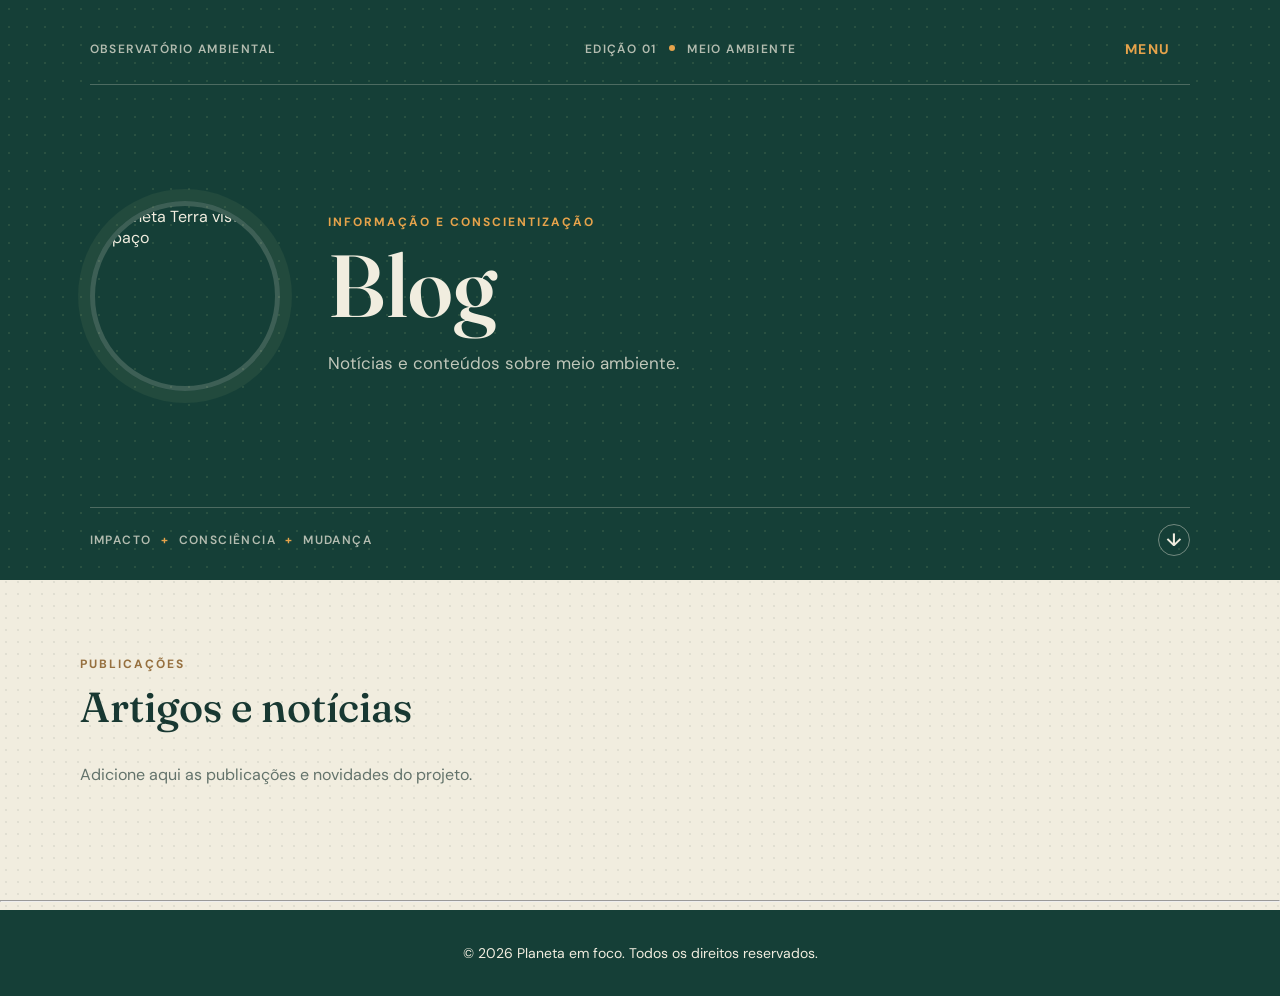
==== html/blog.html @ 90a7997f "Atualiza site Planeta em Foco" ====
<!DOCTYPE html>
<html lang="pt-BR">
<head>
	<meta charset="UTF-8">
	<meta name="viewport" content="width=device-width, initial-scale=1.0">
	<link rel="preconnect" href="https://fonts.googleapis.com">
	<link rel="preconnect" href="https://fonts.gstatic.com" crossorigin>
	<link href="https://fonts.googleapis.com/css2?family=DM+Sans:wght@400;500;600;700&family=Fraunces:opsz,wght@9..144,500;9..144,600;9..144,700&display=swap" rel="stylesheet">
	<link rel="stylesheet" href="../css/style.css">
	<title>Blog | Planeta em foco</title>
</head>
<body>
	<div class="capa">
		<div class="linha-superior">
			<span>Observatório ambiental</span>
			<span>Edição 01 <i></i> Meio ambiente</span>
			<nav class="navegacao" aria-label="Navegação principal">
				<details class="menu">
					<summary class="link-menu botao-menu">Menu</summary>
					<div class="opcoes-menu">
						<a class="link-menu" href="home.html">Início</a>
						<a class="link-menu" href="sobre-nos.html">Sobre nós</a>
						<a class="link-menu" href="projetos.html">Contato</a>
						<a class="link-menu" href="feitos.html">Feitos</a>
						<a class="link-menu" href="blog.html">Blog</a>
						<a class="link-menu" href="comoajudar.html">Como ajudar</a>
						<a class="link-menu" href="voluntario.html">Voluntarie-se</a>
						<a class="link-menu" href="campanhas.html">Campanhas</a>
						<a class="link-menu" href="galeria.html">Galeria</a>
						<a class="link-menu" href="contatos.html">Contatos</a>
					</div>
				</details>
			</nav>
		</div>
		<div class="destaque">
			<img class="imagem-planeta" src="https://images.unsplash.com/photo-1614730321146-b6fa6a46bcb4?auto=format&fit=crop&w=400&q=85" alt="Planeta Terra visto do espaço">
			<div class="texto-destaque">
				<p class="subtitulo">Informação e conscientização</p>
				<h1>Blog</h1>
				<p class="descricao">Notícias e conteúdos sobre meio ambiente.</p>
			</div>
		</div>
		<div class="linha-inferior">
			<span>IMPACTO <b>+</b> CONSCIÊNCIA <b>+</b> MUDANÇA</span>
			<span class="seta-rolagem">↓</span>
		</div>
	</div>
	<main>
		<section class="temas" aria-label="Blog">
			<div class="titulo-secao">
				<p class="subtitulo">Publicações</p>
				<h2>Artigos e notícias</h2>
			</div>
			<p class="texto-secao">Adicione aqui as publicações e novidades do projeto.</p>
		</section>
	</main>
	<hr>
	<footer>
		<p>&copy; 2026 Planeta em foco. Todos os direitos reservados.</p>
	</footer>
</body>
</html>
---- css/style.css ----
:root {
    color-scheme: light;
    --paper: #f1eddf;
    --ink: #183832;
    --forest: #153f37;
    --leaf: #bfd48c;
    --sun: #e6a34b;
    --muted: #63736b;
}

* {
    box-sizing: border-box;
}

body {
    min-width: 320px;
    margin: 0;
    color: var(--ink);
    background-color: var(--paper);
    background-image: radial-gradient(rgba(42, 66, 51, 0.09) 0.7px, transparent 0.8px);
    background-size: 12px 12px;
    font-family: 'DM Sans', sans-serif;
}

.capa {
    min-height: 580px;
    padding: 30px max(7vw, 32px) 24px;
    display: flex;
    flex-direction: column;
    justify-content: space-between;
    color: var(--paper);
    background-color: var(--forest);
    background-image: radial-gradient(rgba(191, 212, 140, 0.12) 0.8px, transparent 1px);
    background-size: 18px 18px;
}

.linha-superior,
.linha-inferior {
    display: flex;
    justify-content: space-between;
    align-items: center;
    gap: 16px;
    color: rgba(241, 237, 223, 0.72);
    font-size: 12px;
    font-weight: 600;
    letter-spacing: 1.4px;
    text-transform: uppercase;
}

.linha-superior {
    padding-bottom: 16px;
    border-bottom: 1px solid rgba(241, 237, 223, 0.25);
}

.navegacao {
    display: flex;
    align-items: center;
}

.menu {
    position: relative;
}

.botao-menu {
    list-style: none;
}

.botao-menu::-webkit-details-marker {
    display: none;
}

.opcoes-menu {
    position: absolute;
    top: 100%;
    right: 0;
    z-index: 5;
    display: none;
    min-width: 190px;
    padding: 8px;
    flex-direction: column;
    background: var(--forest);
    border: 1px solid rgba(241, 237, 223, 0.25);
    box-shadow: 0 12px 28px rgba(0, 0, 0, 0.2);
}

.menu:hover .opcoes-menu,
.menu:focus-within .opcoes-menu,
.menu[open] .opcoes-menu {
    display: flex;
}

.opcoes-menu .link-menu {
    display: block;
    padding: 10px 12px;
    text-align: left;
}

.opcoes-menu .link-menu:hover,
.opcoes-menu .link-menu:focus-visible {
    background: rgba(241, 237, 223, 0.12);
}

.linha-superior i {
    display: inline-block;
    width: 6px;
    height: 6px;
    margin: 0 8px 2px;
    border-radius: 50%;
    background: var(--sun);
}

.destaque {
    width: min(100%, 1120px);
    margin: 40px auto;
    display: grid;
    grid-template-columns: 190px minmax(0, 1fr);
    align-items: center;
    gap: 48px;
}

.imagem-planeta {
    width: 190px;
    aspect-ratio: 1;
    border: 5px solid rgba(241, 237, 223, 0.18);
    border-radius: 50%;
    object-fit: cover;
    box-shadow: 0 0 0 12px rgba(191, 212, 140, 0.07);
}

.subtitulo {
    margin: 0 0 12px;
    color: var(--sun);
    font-size: 12px;
    font-weight: 700;
    letter-spacing: 2px;
    text-transform: uppercase;
}

.texto-destaque h1 {
    margin: 0;
    font-family: 'Fraunces', Georgia, serif;
    font-size: 88px;
    font-weight: 600;
    line-height: 0.98;
}

.texto-destaque h1 span {
    color: var(--leaf);
}

.descricao {
    max-width: 530px;
    margin: 20px 0 0;
    color: rgba(241, 237, 223, 0.78);
    font-size: 17px;
    line-height: 1.7;
}

.linha-inferior {
    padding-top: 16px;
    border-top: 1px solid rgba(241, 237, 223, 0.25);
}

.linha-inferior b {
    padding: 0 5px;
    color: var(--sun);
}

.seta-rolagem {
    display: grid;
    width: 32px;
    aspect-ratio: 1;
    place-items: center;
    border: 1px solid rgba(241, 237, 223, 0.42);
    border-radius: 50%;
    color: var(--paper);
    font-size: 18px;
}

.temas {
    width: min(100% - 64px, 1120px);
    margin: 0 auto;
    padding: 76px 0 88px;
}

.titulo-secao {
    max-width: 620px;
    margin-bottom: 30px;
}

.titulo-secao .subtitulo {
    color: #96703f;
}

.titulo-secao h2 {
    margin: 0;
    font-family: 'Fraunces', Georgia, serif;
    font-size: 42px;
    font-weight: 500;
    line-height: 1.12;
}

.texto-secao {
    max-width: 620px;
    color: var(--muted);
    font-size: 16px;
    line-height: 1.7;
}

.grade-imagens {
    display: grid;
    grid-template-columns: repeat(2, minmax(0, 1fr));
    gap: 22px;
}

.cartao-imagem {
    position: relative;
    min-width: 0;
    aspect-ratio: 1.22;
    margin: 0;
    overflow: hidden;
    border-radius: 28px 0;
    background: #d5d2c3;
    isolation: isolate;
}

.imagem-secundaria {
    border-radius: 0 28px;
}

.cartao-imagem img {
    display: block;
    width: 100%;
    height: 100%;
    object-fit: cover;
    transition: transform 350ms ease, filter 350ms ease;
}

.cartao-imagem figcaption {
    position: absolute;
    inset: 0;
    display: flex;
    flex-direction: column;
    justify-content: flex-end;
    gap: 10px;
    padding: 30px;
    color: #fff;
    background: linear-gradient(180deg, transparent 15%, rgba(13, 38, 32, 0.9) 100%);
    opacity: 0;
    transform: translateY(12px);
    transition: opacity 250ms ease, transform 250ms ease;
}

.cartao-imagem figcaption span:first-child {
    color: var(--leaf);
    font-size: 11px;
    font-weight: 700;
    letter-spacing: 1.5px;
}

.cartao-imagem figcaption strong {
    font-family: 'Fraunces', Georgia, serif;
    font-size: 30px;
    font-weight: 500;
    line-height: 1.1;
}

.cartao-imagem figcaption span:last-child {
    max-width: 440px;
    font-size: 15px;
    line-height: 1.55;
}

.cartao-imagem:hover img,
.cartao-imagem:focus img {
    transform: scale(1.045);
    filter: brightness(0.72);
}

.cartao-imagem:hover figcaption,
.cartao-imagem:focus figcaption {
    opacity: 1;
    transform: translateY(0);
}

.cartao-imagem:focus-visible {
    outline: 3px solid var(--sun);
    outline-offset: 4px;
}

@media (max-width: 760px) {
    .capa {
        min-height: 520px;
        padding: 24px;
    }

    .destaque {
        grid-template-columns: 120px minmax(0, 1fr);
        gap: 28px;
    }

    .imagem-planeta {
        width: 120px;
    }

    .texto-destaque h1 {
        font-size: 58px;
    }

    .descricao {
        font-size: 15px;
    }

    .temas {
        width: min(100% - 40px, 560px);
        padding: 56px 0;
    }

    .grade-imagens {
        grid-template-columns: 1fr;
    }
}

@media (max-width: 480px) {
    .linha-superior,
    .linha-inferior {
        font-size: 9px;
        letter-spacing: 0.8px;
    }

    .linha-superior {
        align-items: flex-start;
    }

    .linha-superior span:last-child {
        text-align: right;
    }

    .destaque {
        grid-template-columns: 1fr;
        justify-items: start;
        gap: 22px;
    }

    .imagem-planeta {
        width: 96px;
    }

    .texto-destaque h1 {
        font-size: 52px;
    }

    .titulo-secao h2 {
        font-size: 34px;
    }

    .cartao-imagem figcaption {
        padding: 22px;
    }

    .cartao-imagem figcaption strong {
        font-size: 26px;
    }
}

@media (hover: none) {
    .cartao-imagem figcaption {
        opacity: 1;
        transform: none;
    }

    .cartao-imagem img {
        filter: brightness(0.78);
    }
}

@media (prefers-reduced-motion: reduce) {
    *,
    *::before,
    *::after {
        scroll-behavior: auto !important;
        transition-duration: 0.01ms !important;
    }
}

footer{
    text-align: center;
    padding: 20px 0;
    background-color: var(--forest);
    color: var(--paper);
    font-size: 14px;
}

.link-menu {
    background-color: transparent;
    color: var(--sun);
    border: none;
    padding: 10px 20px;
    font-size: 14px;
    font-weight: bold;
    cursor: pointer;
    border-radius: 4px;
    text-decoration: none;
    transition: background-color 0.3s ease;
}

.imagem-projeto-um {
    width: 500px;
    height: auto;
    border-radius: 8px;
    margin-bottom: 10px;
}
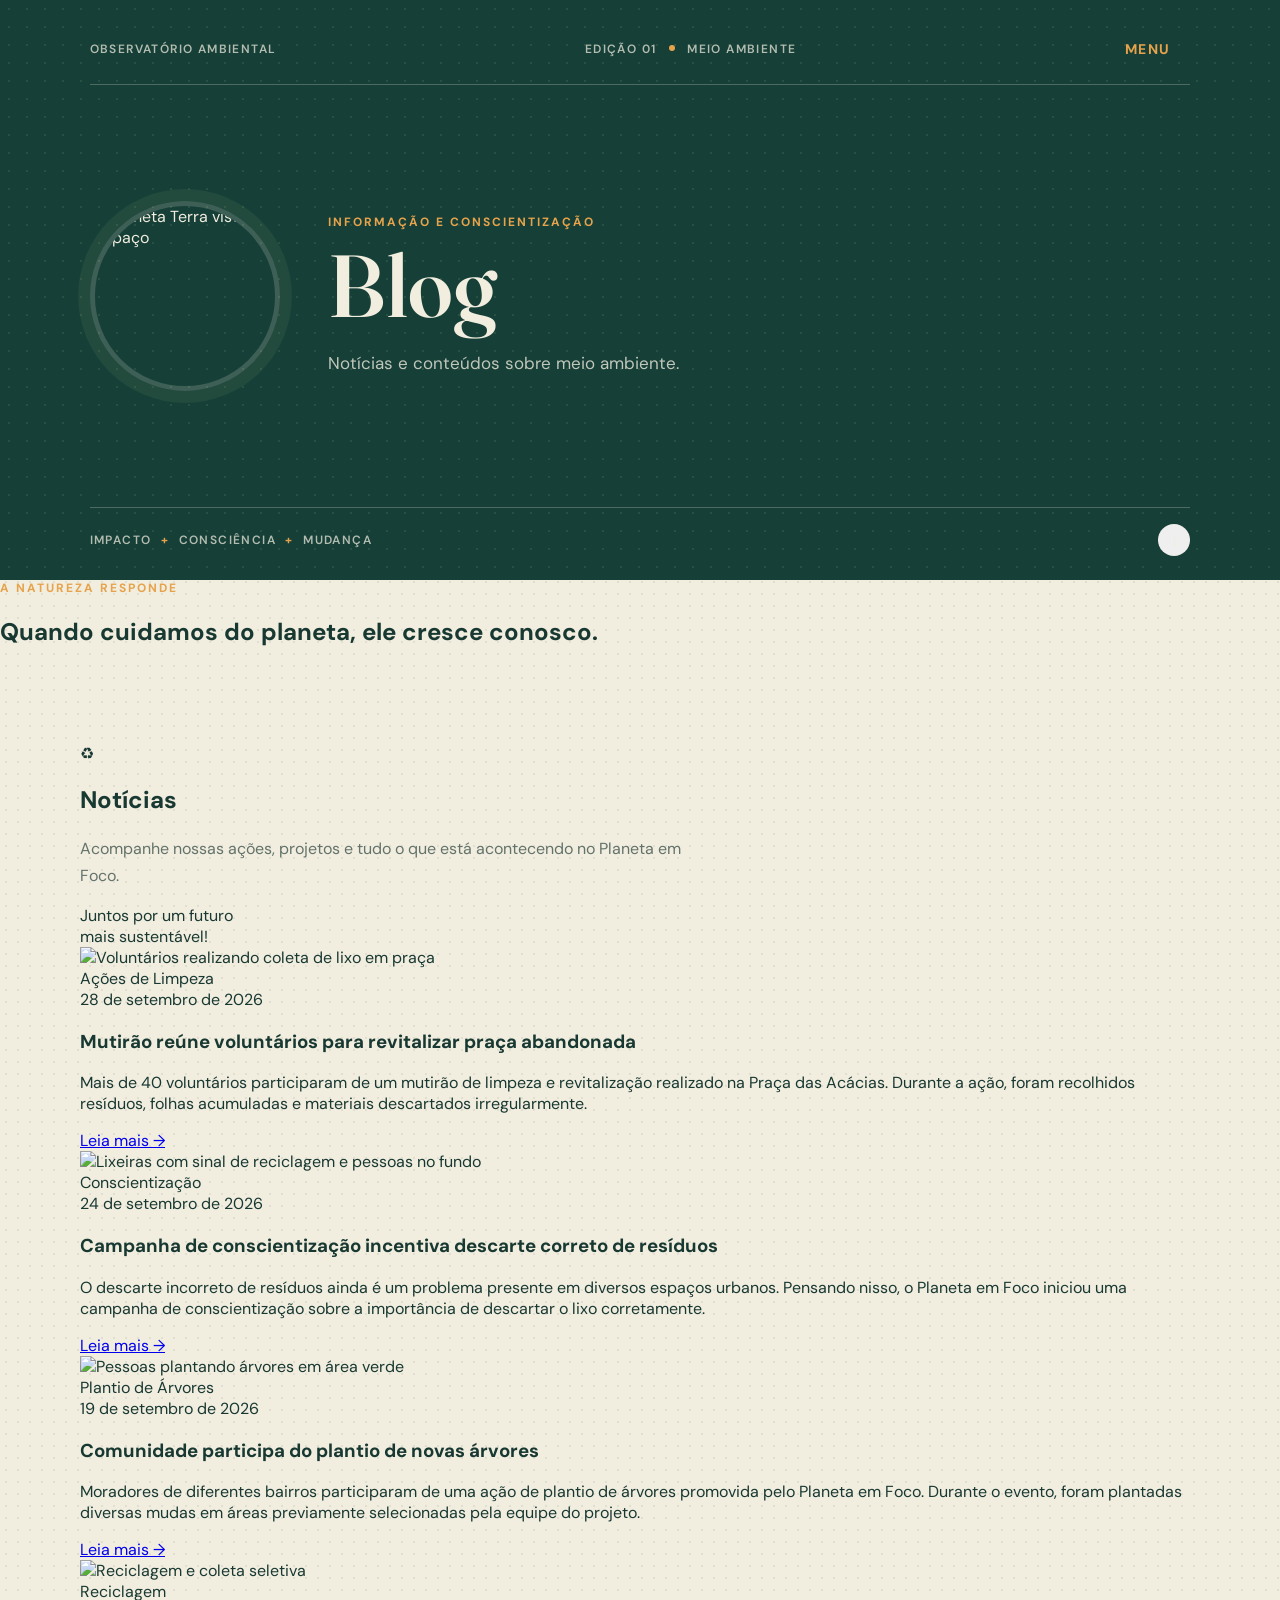
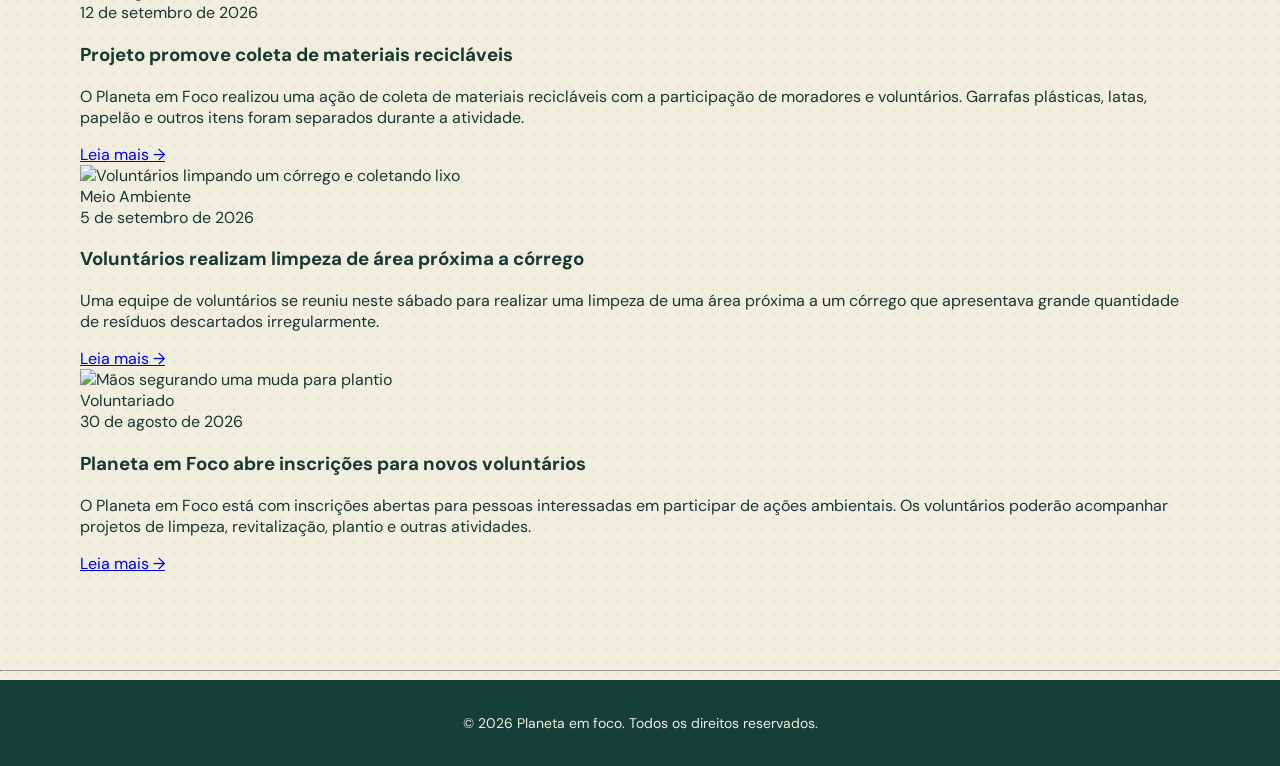
==== commit 2abbf024: "Add files via upload" ====
--- a/html/blog.html
+++ b/html/blog.html
@@ -1,62 +1,417 @@
-<!DOCTYPE html>
+<!doctype html>
 <html lang="pt-BR">
-<head>
-	<meta charset="UTF-8">
-	<meta name="viewport" content="width=device-width, initial-scale=1.0">
-	<link rel="preconnect" href="https://fonts.googleapis.com">
-	<link rel="preconnect" href="https://fonts.gstatic.com" crossorigin>
-	<link href="https://fonts.googleapis.com/css2?family=DM+Sans:wght@400;500;600;700&family=Fraunces:opsz,wght@9..144,500;9..144,600;9..144,700&display=swap" rel="stylesheet">
-	<link rel="stylesheet" href="../css/style.css">
-	<title>Blog | Planeta em foco</title>
-</head>
-<body>
-	<div class="capa">
-		<div class="linha-superior">
-			<span>Observatório ambiental</span>
-			<span>Edição 01 <i></i> Meio ambiente</span>
-			<nav class="navegacao" aria-label="Navegação principal">
-				<details class="menu">
-					<summary class="link-menu botao-menu">Menu</summary>
-					<div class="opcoes-menu">
-						<a class="link-menu" href="home.html">Início</a>
-						<a class="link-menu" href="sobre-nos.html">Sobre nós</a>
-						<a class="link-menu" href="projetos.html">Contato</a>
-						<a class="link-menu" href="feitos.html">Feitos</a>
-						<a class="link-menu" href="blog.html">Blog</a>
-						<a class="link-menu" href="comoajudar.html">Como ajudar</a>
-						<a class="link-menu" href="voluntario.html">Voluntarie-se</a>
-						<a class="link-menu" href="campanhas.html">Campanhas</a>
-						<a class="link-menu" href="galeria.html">Galeria</a>
-						<a class="link-menu" href="contatos.html">Contatos</a>
-					</div>
-				</details>
-			</nav>
-		</div>
-		<div class="destaque">
-			<img class="imagem-planeta" src="https://images.unsplash.com/photo-1614730321146-b6fa6a46bcb4?auto=format&fit=crop&w=400&q=85" alt="Planeta Terra visto do espaço">
-			<div class="texto-destaque">
-				<p class="subtitulo">Informação e conscientização</p>
-				<h1>Blog</h1>
-				<p class="descricao">Notícias e conteúdos sobre meio ambiente.</p>
-			</div>
-		</div>
-		<div class="linha-inferior">
-			<span>IMPACTO <b>+</b> CONSCIÊNCIA <b>+</b> MUDANÇA</span>
-			<span class="seta-rolagem">↓</span>
-		</div>
-	</div>
-	<main>
-		<section class="temas" aria-label="Blog">
-			<div class="titulo-secao">
-				<p class="subtitulo">Publicações</p>
-				<h2>Artigos e notícias</h2>
-			</div>
-			<p class="texto-secao">Adicione aqui as publicações e novidades do projeto.</p>
-		</section>
-	</main>
-	<hr>
-	<footer>
-		<p>&copy; 2026 Planeta em foco. Todos os direitos reservados.</p>
-	</footer>
-</body>
+  <head>
+    <meta charset="UTF-8" />
+    <meta name="viewport" content="width=device-width, initial-scale=1.0" />
+    <link rel="preconnect" href="https://fonts.googleapis.com" />
+    <link rel="preconnect" href="https://fonts.gstatic.com" crossorigin />
+    <link
+      href="https://fonts.googleapis.com/css2?family=DM+Sans:wght@400;500;600;700&family=Fraunces:opsz,wght@9..144,500;9..144,600;9..144,700&display=swap"
+      rel="stylesheet"
+    />
+    <link rel="stylesheet" href="../css/style.css" />
+    <title>Blog | Planeta em foco</title>
+  </head>
+  <body>
+    <div class="capa">
+      <div class="linha-superior">
+        <span>Observatório ambiental</span>
+        <span>Edição 01 <i></i> Meio ambiente</span>
+        <nav class="navegacao" aria-label="Navegação principal">
+          <details class="menu">
+            <summary class="link-menu botao-menu">Menu</summary>
+            <div class="opcoes-menu">
+              <a class="link-menu" href="../index.html">Início</a>
+              <a class="link-menu" href="sobre-nos.html">Sobre nós</a>
+              <a class="link-menu" href="projetos.html">Contato</a>
+              <a class="link-menu" href="feitos.html">Feitos</a>
+              <a class="link-menu" href="blog.html">Blog</a>
+              <a class="link-menu" href="comoajudar.html">Como ajudar</a>
+              <a class="link-menu" href="voluntario.html">Voluntarie-se</a>
+              <a class="link-menu" href="campanhas.html">Campanhas</a>
+              <a class="link-menu" href="galeria.html">Galeria</a>
+              <a class="link-menu" href="contatos.html">Contatos</a>
+            </div>
+          </details>
+        </nav>
+      </div>
+      <div class="destaque">
+        <img
+          class="imagem-planeta"
+          src="https://images.unsplash.com/photo-1614730321146-b6fa6a46bcb4?auto=format&fit=crop&w=400&q=85"
+          alt="Planeta Terra visto do espaço"
+        />
+        <div class="texto-destaque">
+          <p class="subtitulo">Informação e conscientização</p>
+          <h1>Blog</h1>
+          <p class="descricao">Notícias e conteúdos sobre meio ambiente.</p>
+        </div>
+      </div>
+      <div class="linha-inferior">
+        <span>IMPACTO <b>+</b> CONSCIÊNCIA <b>+</b> MUDANÇA</span>
+        <button
+          class="seta-rolagem"
+          type="button"
+          aria-label="Ir para o final da página"
+        >
+          ↓
+        </button>
+      </div>
+    </div>
+    <main>
+      <section
+        class="arvore-scroll"
+        aria-label="Árvore crescendo ao passar o mouse"
+      >
+        <div class="arvore-wrapper">
+          <div class="arvore-scene" aria-hidden="true" tabindex="0">
+            <div class="sol"></div>
+            <div class="solo"></div>
+            <div class="raiz"></div>
+            <div class="tronco"></div>
+            <div class="galho galho-1"></div>
+            <div class="galho galho-2"></div>
+            <div class="galho galho-3"></div>
+            <div class="galho galho-4"></div>
+            <div class="galho galho-5"></div>
+            <div class="folha folha-1"></div>
+            <div class="folha folha-2"></div>
+            <div class="folha folha-3"></div>
+            <div class="folha folha-4"></div>
+            <div class="folha folha-5"></div>
+            <div class="folha folha-6"></div>
+            <div class="folha folha-7"></div>
+            <div class="folha folha-8"></div>
+            <div class="folha folha-9"></div>
+            <div class="folha folha-10"></div>
+            <div class="folha folha-11"></div>
+            <div class="folha folha-12"></div>
+            <div class="folha folha-13"></div>
+            <div class="folha folha-14"></div>
+            <div class="folha folha-15"></div>
+            <div class="folha folha-16"></div>
+            <div class="folha folha-17"></div>
+            <div class="folha folha-18"></div>
+            <div class="folha folha-19"></div>
+            <div class="folha folha-20"></div>
+            <div class="folha folha-21"></div>
+            <div class="folha folha-22"></div>
+            <div class="folha folha-23"></div>
+            <div class="folha folha-24"></div>
+            <div class="folha folha-25"></div>
+            <div class="folha folha-26"></div>
+            <div class="folha folha-27"></div>
+            <div class="folha folha-28"></div>
+            <div class="folha folha-29"></div>
+            <div class="folha folha-30"></div>
+            <div class="folha folha-31"></div>
+            <div class="folha folha-32"></div>
+            <div class="folha folha-33"></div>
+            <div class="folha folha-34"></div>
+            <div class="folha folha-35"></div>
+            <div class="folha folha-36"></div>
+            <div class="folha folha-37"></div>
+            <div class="folha folha-38"></div>
+            <div class="folha folha-39"></div>
+            <div class="folha folha-40"></div>
+            <div class="folha folha-49"></div>
+            <div class="folha folha-50"></div>
+            <div class="folha folha-51"></div>
+            <div class="folha folha-52"></div>
+            <div class="folha folha-53"></div>
+            <div class="folha folha-54"></div>
+            <div class="folha folha-55"></div>
+            <div class="folha folha-56"></div>
+            <div class="folha folha-57"></div>
+            <div class="folha folha-58"></div>
+            <div class="folha folha-59"></div>
+            <div class="folha folha-60"></div>
+            <div class="folha folha-61"></div>
+            <div class="folha folha-62"></div>
+            <div class="folha folha-63"></div>
+            <div class="folha folha-64"></div>
+            <span class="maca maca-1"></span>
+            <span class="maca maca-2"></span>
+            <span class="maca maca-3"></span>
+            <span class="maca maca-4"></span>
+            <span class="maca maca-5"></span>
+            <span class="maca maca-6"></span>
+            <span class="maca maca-7"></span>
+            <span class="maca maca-8"></span>
+          </div>
+          <div class="texto-arvore">
+            <p class="subtitulo">A natureza responde</p>
+            <h2>Quando cuidamos do planeta, ele cresce conosco.</h2>
+          </div>
+        </div>
+      </section>
+
+      <section class="temas" aria-label="Blog">
+        <div class="noticias-header">
+          <div>
+            <div class="titulo-noticias">
+              <span class="icone-noticias" aria-hidden="true">♻</span>
+              <h2>Notícias</h2>
+            </div>
+            <p class="texto-secao">
+              Acompanhe nossas ações, projetos e tudo o que está acontecendo no
+              Planeta em Foco.
+            </p>
+          </div>
+          <div class="frase-sustentabilidade">
+            Juntos por um futuro<br />mais sustentável!
+          </div>
+        </div>
+
+        <div class="grade-noticias">
+          <article class="card-noticia">
+            <img
+              src="https://images.unsplash.com/photo-1529156069898-49953e39b3ac?auto=format&fit=crop&w=800&q=80"
+              alt="Voluntários realizando coleta de lixo em praça"
+            />
+            <div class="card-conteudo">
+              <span class="tag-noticia">Ações de Limpeza</span>
+              <div class="data-noticia">
+                <span class="ponto-data"></span>28 de setembro de 2026
+              </div>
+              <h3>
+                Mutirão reúne voluntários para revitalizar praça abandonada
+              </h3>
+              <p>
+                Mais de 40 voluntários participaram de um mutirão de limpeza e
+                revitalização realizado na Praça das Acácias. Durante a ação,
+                foram recolhidos resíduos, folhas acumuladas e materiais
+                descartados irregularmente.
+              </p>
+              <a href="#" class="botao-noticia"
+                >Leia mais <span aria-hidden="true">→</span></a
+              >
+            </div>
+          </article>
+
+          <article class="card-noticia">
+            <img
+              src="https://images.unsplash.com/photo-1532996122724-e3c354a0b15b?auto=format&fit=crop&w=800&q=80"
+              alt="Lixeiras com sinal de reciclagem e pessoas no fundo"
+            />
+            <div class="card-conteudo">
+              <span class="tag-noticia">Conscientização</span>
+              <div class="data-noticia">
+                <span class="ponto-data"></span>24 de setembro de 2026
+              </div>
+              <h3>
+                Campanha de conscientização incentiva descarte correto de
+                resíduos
+              </h3>
+              <p>
+                O descarte incorreto de resíduos ainda é um problema presente em
+                diversos espaços urbanos. Pensando nisso, o Planeta em Foco
+                iniciou uma campanha de conscientização sobre a importância de
+                descartar o lixo corretamente.
+              </p>
+              <a href="#" class="botao-noticia"
+                >Leia mais <span aria-hidden="true">→</span></a
+              >
+            </div>
+          </article>
+
+          <article class="card-noticia">
+            <img
+              src="https://images.unsplash.com/photo-1466692476868-aef1dfb1e735?auto=format&fit=crop&w=800&q=80"
+              alt="Pessoas plantando árvores em área verde"
+            />
+            <div class="card-conteudo">
+              <span class="tag-noticia">Plantio de Árvores</span>
+              <div class="data-noticia">
+                <span class="ponto-data"></span>19 de setembro de 2026
+              </div>
+              <h3>Comunidade participa do plantio de novas árvores</h3>
+              <p>
+                Moradores de diferentes bairros participaram de uma ação de
+                plantio de árvores promovida pelo Planeta em Foco. Durante o
+                evento, foram plantadas diversas mudas em áreas previamente
+                selecionadas pela equipe do projeto.
+              </p>
+              <a href="#" class="botao-noticia"
+                >Leia mais <span aria-hidden="true">→</span></a
+              >
+            </div>
+          </article>
+
+          <article class="card-noticia">
+            <img
+              src="https://images.unsplash.com/photo-1532996122724-e3c354a0b15b?auto=format&fit=crop&w=800&q=80"
+              alt="Reciclagem e coleta seletiva"
+            />
+            <div class="card-conteudo">
+              <span class="tag-noticia">Reciclagem</span>
+              <div class="data-noticia">
+                <span class="ponto-data"></span>12 de setembro de 2026
+              </div>
+              <h3>Projeto promove coleta de materiais recicláveis</h3>
+              <p>
+                O Planeta em Foco realizou uma ação de coleta de materiais
+                recicláveis com a participação de moradores e voluntários.
+                Garrafas plásticas, latas, papelão e outros itens foram
+                separados durante a atividade.
+              </p>
+              <a href="#" class="botao-noticia"
+                >Leia mais <span aria-hidden="true">→</span></a
+              >
+            </div>
+          </article>
+
+          <article class="card-noticia">
+            <img
+              src="https://images.unsplash.com/photo-1542601906990-b4d3fb778b09?auto=format&fit=crop&w=800&q=80"
+              alt="Voluntários limpando um córrego e coletando lixo"
+            />
+            <div class="card-conteudo">
+              <span class="tag-noticia">Meio Ambiente</span>
+              <div class="data-noticia">
+                <span class="ponto-data"></span>5 de setembro de 2026
+              </div>
+              <h3>Voluntários realizam limpeza de área próxima a córrego</h3>
+              <p>
+                Uma equipe de voluntários se reuniu neste sábado para realizar
+                uma limpeza de uma área próxima a um córrego que apresentava
+                grande quantidade de resíduos descartados irregularmente.
+              </p>
+              <a href="#" class="botao-noticia"
+                >Leia mais <span aria-hidden="true">→</span></a
+              >
+            </div>
+          </article>
+
+          <article class="card-noticia">
+            <img
+              src="https://images.unsplash.com/photo-1529156069898-49953e39b3ac?auto=format&fit=crop&w=800&q=80"
+              alt="Mãos segurando uma muda para plantio"
+            />
+            <div class="card-conteudo">
+              <span class="tag-noticia">Voluntariado</span>
+              <div class="data-noticia">
+                <span class="ponto-data"></span>30 de agosto de 2026
+              </div>
+              <h3>Planeta em Foco abre inscrições para novos voluntários</h3>
+              <p>
+                O Planeta em Foco está com inscrições abertas para pessoas
+                interessadas em participar de ações ambientais. Os voluntários
+                poderão acompanhar projetos de limpeza, revitalização, plantio e
+                outras atividades.
+              </p>
+              <a href="#" class="botao-noticia"
+                >Leia mais <span aria-hidden="true">→</span></a
+              >
+            </div>
+          </article>
+        </div>
+      </section>
+    </main>
+    <hr />
+    <footer>
+      <p>&copy; 2026 Planeta em foco. Todos os direitos reservados.</p>
+    </footer>
+    <script>
+      const arvore = document.querySelector(".arvore-scene");
+      const macasCaindo = [
+        {
+          elemento: document.querySelector(".maca-2"),
+          direcao: -1,
+          primeiroQuique: 360,
+        },
+        {
+          elemento: document.querySelector(".maca-5"),
+          direcao: 1,
+          primeiroQuique: 405,
+        },
+      ];
+      let quedaIniciada = false;
+
+      function animarMaca({ elemento, direcao, primeiroQuique }) {
+        const estado = {
+          x: elemento.offsetLeft,
+          y: elemento.offsetTop,
+          velocidadeX: 0,
+          velocidadeY: 0,
+          gravidade: 1100,
+          quiques: 0,
+          rotacao: 0,
+          ultimoTempo: performance.now(),
+        };
+        const alturaDoChao = arvore.clientHeight - 28 - elemento.offsetHeight;
+
+        elemento.classList.add("maca-caindo");
+        elemento.style.left = `${estado.x}px`;
+        elemento.style.top = `${estado.y}px`;
+        elemento.style.bottom = "auto";
+        elemento.style.opacity = "1";
+
+        function atualizarMaca(tempoAtual) {
+          const intervalo = Math.min(
+            (tempoAtual - estado.ultimoTempo) / 1000,
+            0.032,
+          );
+          estado.ultimoTempo = tempoAtual;
+          estado.velocidadeY += estado.gravidade * intervalo;
+          estado.y += estado.velocidadeY * intervalo;
+          estado.x += estado.velocidadeX * intervalo;
+
+          if (estado.y >= alturaDoChao) {
+            estado.y = alturaDoChao;
+            estado.quiques += 1;
+
+            if (estado.quiques === 1) {
+              estado.velocidadeX = direcao * 105;
+              estado.velocidadeY = -primeiroQuique;
+            } else if (estado.quiques < 4) {
+              estado.velocidadeX *= 0.72;
+              estado.velocidadeY = -(
+                primeiroQuique *
+                0.58 ** (estado.quiques - 1)
+              );
+            } else {
+              estado.velocidadeX = 0;
+              estado.velocidadeY = 0;
+            }
+          }
+
+          if (estado.quiques < 4 || estado.velocidadeY !== 0) {
+            if (estado.quiques > 0) {
+              estado.rotacao += direcao * 260 * intervalo;
+            }
+            elemento.style.left = `${estado.x}px`;
+            elemento.style.top = `${estado.y}px`;
+            elemento.style.transform = `translate3d(0, 0, 0) rotate(${estado.rotacao}deg) scale(0.92)`;
+            window.requestAnimationFrame(atualizarMaca);
+          } else {
+            elemento.style.left = `${estado.x}px`;
+            elemento.style.top = `${alturaDoChao}px`;
+            elemento.style.transform = `translate3d(0, 0, 0) rotate(${estado.rotacao}deg) scale(0.92)`;
+          }
+        }
+
+        window.requestAnimationFrame(atualizarMaca);
+      }
+
+      arvore.addEventListener("click", (evento) => {
+        const area = arvore.getBoundingClientRect();
+        const onda = document.createElement("span");
+        onda.className = "onda-clique";
+        onda.style.left = `${evento.clientX - area.left}px`;
+        onda.style.top = `${evento.clientY - area.top}px`;
+        arvore.classList.add("arvore-fixa");
+        arvore.appendChild(onda);
+
+        if (!quedaIniciada) {
+          quedaIniciada = true;
+          window.setTimeout(() => {
+            macasCaindo.forEach(animarMaca);
+          }, 650);
+        }
+
+        window.setTimeout(() => onda.remove(), 900);
+      });
+    </script>
+  </body>
 </html>
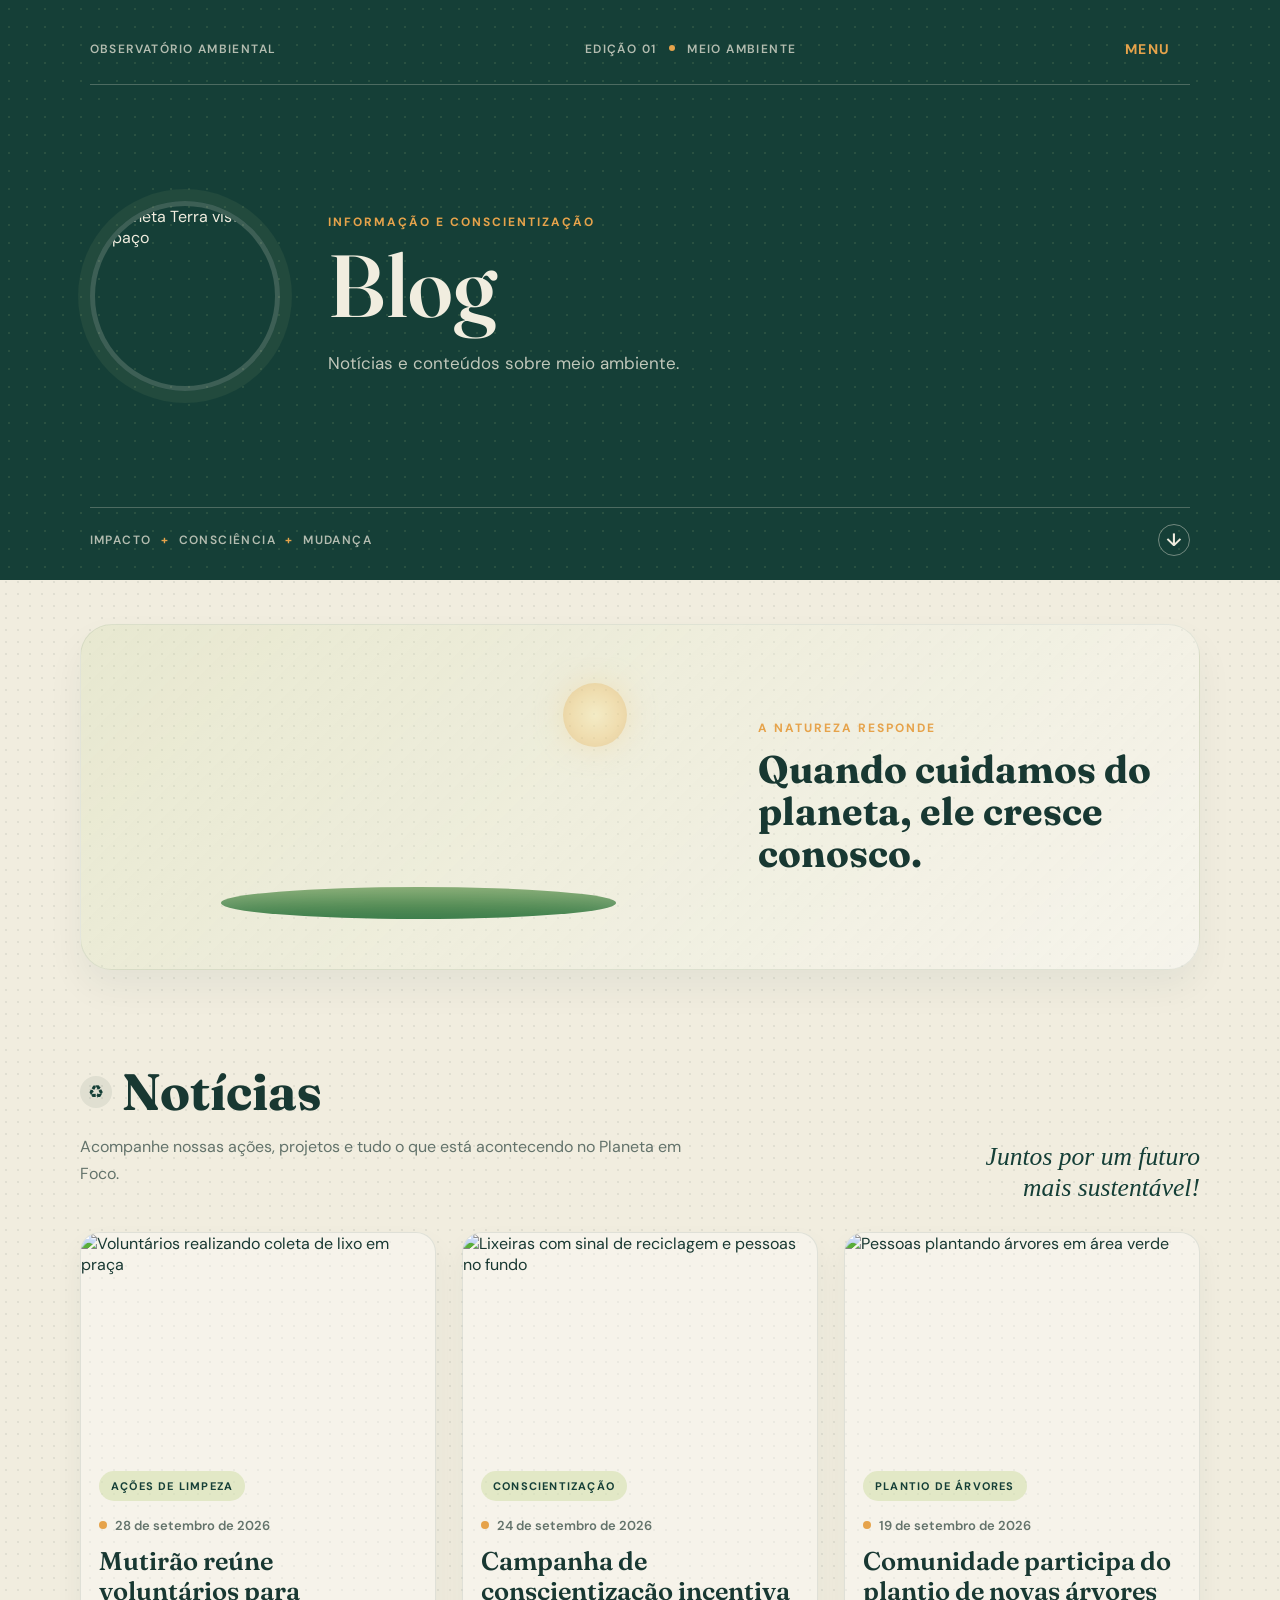
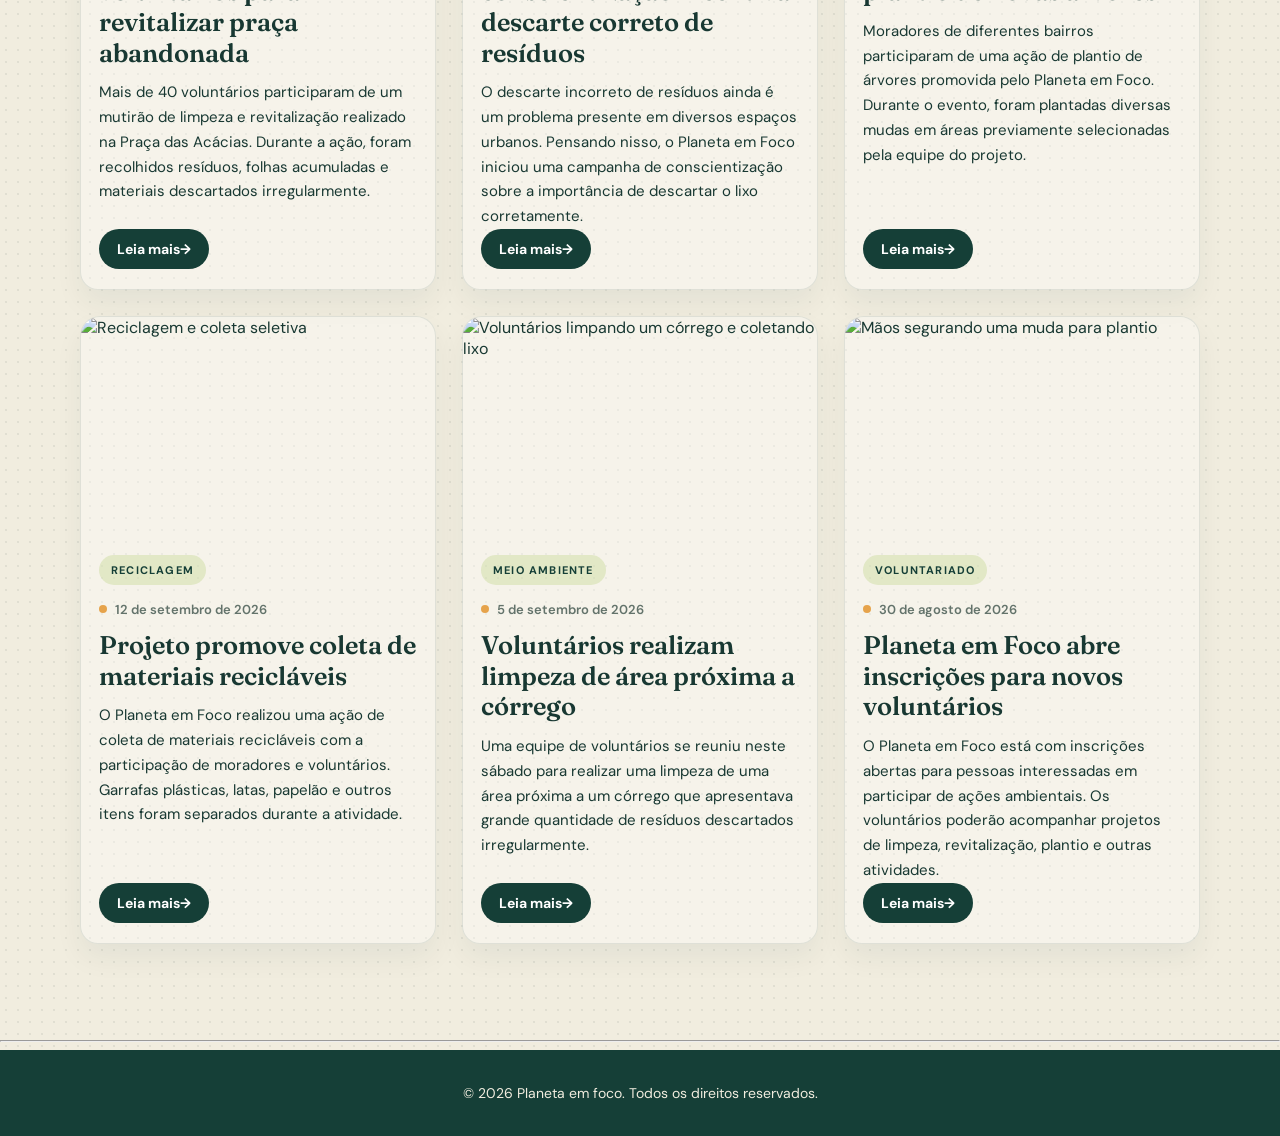
==== commit 80c7a759: "Add files via upload" ====
--- a/html/blog.html
+++ b/html/blog.html
@@ -1,417 +1,418 @@
-<!doctype html>
-<html lang="pt-BR">
-  <head>
-    <meta charset="UTF-8" />
-    <meta name="viewport" content="width=device-width, initial-scale=1.0" />
-    <link rel="preconnect" href="https://fonts.googleapis.com" />
-    <link rel="preconnect" href="https://fonts.gstatic.com" crossorigin />
-    <link
-      href="https://fonts.googleapis.com/css2?family=DM+Sans:wght@400;500;600;700&family=Fraunces:opsz,wght@9..144,500;9..144,600;9..144,700&display=swap"
-      rel="stylesheet"
-    />
-    <link rel="stylesheet" href="../css/style.css" />
-    <title>Blog | Planeta em foco</title>
-  </head>
-  <body>
-    <div class="capa">
-      <div class="linha-superior">
-        <span>Observatório ambiental</span>
-        <span>Edição 01 <i></i> Meio ambiente</span>
-        <nav class="navegacao" aria-label="Navegação principal">
-          <details class="menu">
-            <summary class="link-menu botao-menu">Menu</summary>
-            <div class="opcoes-menu">
-              <a class="link-menu" href="../index.html">Início</a>
-              <a class="link-menu" href="sobre-nos.html">Sobre nós</a>
-              <a class="link-menu" href="projetos.html">Contato</a>
-              <a class="link-menu" href="feitos.html">Feitos</a>
-              <a class="link-menu" href="blog.html">Blog</a>
-              <a class="link-menu" href="comoajudar.html">Como ajudar</a>
-              <a class="link-menu" href="voluntario.html">Voluntarie-se</a>
-              <a class="link-menu" href="campanhas.html">Campanhas</a>
-              <a class="link-menu" href="galeria.html">Galeria</a>
-              <a class="link-menu" href="contatos.html">Contatos</a>
-            </div>
-          </details>
-        </nav>
-      </div>
-      <div class="destaque">
-        <img
-          class="imagem-planeta"
-          src="https://images.unsplash.com/photo-1614730321146-b6fa6a46bcb4?auto=format&fit=crop&w=400&q=85"
-          alt="Planeta Terra visto do espaço"
-        />
-        <div class="texto-destaque">
-          <p class="subtitulo">Informação e conscientização</p>
-          <h1>Blog</h1>
-          <p class="descricao">Notícias e conteúdos sobre meio ambiente.</p>
-        </div>
-      </div>
-      <div class="linha-inferior">
-        <span>IMPACTO <b>+</b> CONSCIÊNCIA <b>+</b> MUDANÇA</span>
-        <button
-          class="seta-rolagem"
-          type="button"
-          aria-label="Ir para o final da página"
-        >
-          ↓
-        </button>
-      </div>
-    </div>
-    <main>
-      <section
-        class="arvore-scroll"
-        aria-label="Árvore crescendo ao passar o mouse"
-      >
-        <div class="arvore-wrapper">
-          <div class="arvore-scene" aria-hidden="true" tabindex="0">
-            <div class="sol"></div>
-            <div class="solo"></div>
-            <div class="raiz"></div>
-            <div class="tronco"></div>
-            <div class="galho galho-1"></div>
-            <div class="galho galho-2"></div>
-            <div class="galho galho-3"></div>
-            <div class="galho galho-4"></div>
-            <div class="galho galho-5"></div>
-            <div class="folha folha-1"></div>
-            <div class="folha folha-2"></div>
-            <div class="folha folha-3"></div>
-            <div class="folha folha-4"></div>
-            <div class="folha folha-5"></div>
-            <div class="folha folha-6"></div>
-            <div class="folha folha-7"></div>
-            <div class="folha folha-8"></div>
-            <div class="folha folha-9"></div>
-            <div class="folha folha-10"></div>
-            <div class="folha folha-11"></div>
-            <div class="folha folha-12"></div>
-            <div class="folha folha-13"></div>
-            <div class="folha folha-14"></div>
-            <div class="folha folha-15"></div>
-            <div class="folha folha-16"></div>
-            <div class="folha folha-17"></div>
-            <div class="folha folha-18"></div>
-            <div class="folha folha-19"></div>
-            <div class="folha folha-20"></div>
-            <div class="folha folha-21"></div>
-            <div class="folha folha-22"></div>
-            <div class="folha folha-23"></div>
-            <div class="folha folha-24"></div>
-            <div class="folha folha-25"></div>
-            <div class="folha folha-26"></div>
-            <div class="folha folha-27"></div>
-            <div class="folha folha-28"></div>
-            <div class="folha folha-29"></div>
-            <div class="folha folha-30"></div>
-            <div class="folha folha-31"></div>
-            <div class="folha folha-32"></div>
-            <div class="folha folha-33"></div>
-            <div class="folha folha-34"></div>
-            <div class="folha folha-35"></div>
-            <div class="folha folha-36"></div>
-            <div class="folha folha-37"></div>
-            <div class="folha folha-38"></div>
-            <div class="folha folha-39"></div>
-            <div class="folha folha-40"></div>
-            <div class="folha folha-49"></div>
-            <div class="folha folha-50"></div>
-            <div class="folha folha-51"></div>
-            <div class="folha folha-52"></div>
-            <div class="folha folha-53"></div>
-            <div class="folha folha-54"></div>
-            <div class="folha folha-55"></div>
-            <div class="folha folha-56"></div>
-            <div class="folha folha-57"></div>
-            <div class="folha folha-58"></div>
-            <div class="folha folha-59"></div>
-            <div class="folha folha-60"></div>
-            <div class="folha folha-61"></div>
-            <div class="folha folha-62"></div>
-            <div class="folha folha-63"></div>
-            <div class="folha folha-64"></div>
-            <span class="maca maca-1"></span>
-            <span class="maca maca-2"></span>
-            <span class="maca maca-3"></span>
-            <span class="maca maca-4"></span>
-            <span class="maca maca-5"></span>
-            <span class="maca maca-6"></span>
-            <span class="maca maca-7"></span>
-            <span class="maca maca-8"></span>
-          </div>
-          <div class="texto-arvore">
-            <p class="subtitulo">A natureza responde</p>
-            <h2>Quando cuidamos do planeta, ele cresce conosco.</h2>
-          </div>
-        </div>
-      </section>
-
-      <section class="temas" aria-label="Blog">
-        <div class="noticias-header">
-          <div>
-            <div class="titulo-noticias">
-              <span class="icone-noticias" aria-hidden="true">♻</span>
-              <h2>Notícias</h2>
-            </div>
-            <p class="texto-secao">
-              Acompanhe nossas ações, projetos e tudo o que está acontecendo no
-              Planeta em Foco.
-            </p>
-          </div>
-          <div class="frase-sustentabilidade">
-            Juntos por um futuro<br />mais sustentável!
-          </div>
-        </div>
-
-        <div class="grade-noticias">
-          <article class="card-noticia">
-            <img
-              src="https://images.unsplash.com/photo-1529156069898-49953e39b3ac?auto=format&fit=crop&w=800&q=80"
-              alt="Voluntários realizando coleta de lixo em praça"
-            />
-            <div class="card-conteudo">
-              <span class="tag-noticia">Ações de Limpeza</span>
-              <div class="data-noticia">
-                <span class="ponto-data"></span>28 de setembro de 2026
-              </div>
-              <h3>
-                Mutirão reúne voluntários para revitalizar praça abandonada
-              </h3>
-              <p>
-                Mais de 40 voluntários participaram de um mutirão de limpeza e
-                revitalização realizado na Praça das Acácias. Durante a ação,
-                foram recolhidos resíduos, folhas acumuladas e materiais
-                descartados irregularmente.
-              </p>
-              <a href="#" class="botao-noticia"
-                >Leia mais <span aria-hidden="true">→</span></a
-              >
-            </div>
-          </article>
-
-          <article class="card-noticia">
-            <img
-              src="https://images.unsplash.com/photo-1532996122724-e3c354a0b15b?auto=format&fit=crop&w=800&q=80"
-              alt="Lixeiras com sinal de reciclagem e pessoas no fundo"
-            />
-            <div class="card-conteudo">
-              <span class="tag-noticia">Conscientização</span>
-              <div class="data-noticia">
-                <span class="ponto-data"></span>24 de setembro de 2026
-              </div>
-              <h3>
-                Campanha de conscientização incentiva descarte correto de
-                resíduos
-              </h3>
-              <p>
-                O descarte incorreto de resíduos ainda é um problema presente em
-                diversos espaços urbanos. Pensando nisso, o Planeta em Foco
-                iniciou uma campanha de conscientização sobre a importância de
-                descartar o lixo corretamente.
-              </p>
-              <a href="#" class="botao-noticia"
-                >Leia mais <span aria-hidden="true">→</span></a
-              >
-            </div>
-          </article>
-
-          <article class="card-noticia">
-            <img
-              src="https://images.unsplash.com/photo-1466692476868-aef1dfb1e735?auto=format&fit=crop&w=800&q=80"
-              alt="Pessoas plantando árvores em área verde"
-            />
-            <div class="card-conteudo">
-              <span class="tag-noticia">Plantio de Árvores</span>
-              <div class="data-noticia">
-                <span class="ponto-data"></span>19 de setembro de 2026
-              </div>
-              <h3>Comunidade participa do plantio de novas árvores</h3>
-              <p>
-                Moradores de diferentes bairros participaram de uma ação de
-                plantio de árvores promovida pelo Planeta em Foco. Durante o
-                evento, foram plantadas diversas mudas em áreas previamente
-                selecionadas pela equipe do projeto.
-              </p>
-              <a href="#" class="botao-noticia"
-                >Leia mais <span aria-hidden="true">→</span></a
-              >
-            </div>
-          </article>
-
-          <article class="card-noticia">
-            <img
-              src="https://images.unsplash.com/photo-1532996122724-e3c354a0b15b?auto=format&fit=crop&w=800&q=80"
-              alt="Reciclagem e coleta seletiva"
-            />
-            <div class="card-conteudo">
-              <span class="tag-noticia">Reciclagem</span>
-              <div class="data-noticia">
-                <span class="ponto-data"></span>12 de setembro de 2026
-              </div>
-              <h3>Projeto promove coleta de materiais recicláveis</h3>
-              <p>
-                O Planeta em Foco realizou uma ação de coleta de materiais
-                recicláveis com a participação de moradores e voluntários.
-                Garrafas plásticas, latas, papelão e outros itens foram
-                separados durante a atividade.
-              </p>
-              <a href="#" class="botao-noticia"
-                >Leia mais <span aria-hidden="true">→</span></a
-              >
-            </div>
-          </article>
-
-          <article class="card-noticia">
-            <img
-              src="https://images.unsplash.com/photo-1542601906990-b4d3fb778b09?auto=format&fit=crop&w=800&q=80"
-              alt="Voluntários limpando um córrego e coletando lixo"
-            />
-            <div class="card-conteudo">
-              <span class="tag-noticia">Meio Ambiente</span>
-              <div class="data-noticia">
-                <span class="ponto-data"></span>5 de setembro de 2026
-              </div>
-              <h3>Voluntários realizam limpeza de área próxima a córrego</h3>
-              <p>
-                Uma equipe de voluntários se reuniu neste sábado para realizar
-                uma limpeza de uma área próxima a um córrego que apresentava
-                grande quantidade de resíduos descartados irregularmente.
-              </p>
-              <a href="#" class="botao-noticia"
-                >Leia mais <span aria-hidden="true">→</span></a
-              >
-            </div>
-          </article>
-
-          <article class="card-noticia">
-            <img
-              src="https://images.unsplash.com/photo-1529156069898-49953e39b3ac?auto=format&fit=crop&w=800&q=80"
-              alt="Mãos segurando uma muda para plantio"
-            />
-            <div class="card-conteudo">
-              <span class="tag-noticia">Voluntariado</span>
-              <div class="data-noticia">
-                <span class="ponto-data"></span>30 de agosto de 2026
-              </div>
-              <h3>Planeta em Foco abre inscrições para novos voluntários</h3>
-              <p>
-                O Planeta em Foco está com inscrições abertas para pessoas
-                interessadas em participar de ações ambientais. Os voluntários
-                poderão acompanhar projetos de limpeza, revitalização, plantio e
-                outras atividades.
-              </p>
-              <a href="#" class="botao-noticia"
-                >Leia mais <span aria-hidden="true">→</span></a
-              >
-            </div>
-          </article>
-        </div>
-      </section>
-    </main>
-    <hr />
-    <footer>
-      <p>&copy; 2026 Planeta em foco. Todos os direitos reservados.</p>
-    </footer>
-    <script>
-      const arvore = document.querySelector(".arvore-scene");
-      const macasCaindo = [
-        {
-          elemento: document.querySelector(".maca-2"),
-          direcao: -1,
-          primeiroQuique: 360,
-        },
-        {
-          elemento: document.querySelector(".maca-5"),
-          direcao: 1,
-          primeiroQuique: 405,
-        },
-      ];
-      let quedaIniciada = false;
-
-      function animarMaca({ elemento, direcao, primeiroQuique }) {
-        const estado = {
-          x: elemento.offsetLeft,
-          y: elemento.offsetTop,
-          velocidadeX: 0,
-          velocidadeY: 0,
-          gravidade: 1100,
-          quiques: 0,
-          rotacao: 0,
-          ultimoTempo: performance.now(),
-        };
-        const alturaDoChao = arvore.clientHeight - 28 - elemento.offsetHeight;
-
-        elemento.classList.add("maca-caindo");
-        elemento.style.left = `${estado.x}px`;
-        elemento.style.top = `${estado.y}px`;
-        elemento.style.bottom = "auto";
-        elemento.style.opacity = "1";
-
-        function atualizarMaca(tempoAtual) {
-          const intervalo = Math.min(
-            (tempoAtual - estado.ultimoTempo) / 1000,
-            0.032,
-          );
-          estado.ultimoTempo = tempoAtual;
-          estado.velocidadeY += estado.gravidade * intervalo;
-          estado.y += estado.velocidadeY * intervalo;
-          estado.x += estado.velocidadeX * intervalo;
-
-          if (estado.y >= alturaDoChao) {
-            estado.y = alturaDoChao;
-            estado.quiques += 1;
-
-            if (estado.quiques === 1) {
-              estado.velocidadeX = direcao * 105;
-              estado.velocidadeY = -primeiroQuique;
-            } else if (estado.quiques < 4) {
-              estado.velocidadeX *= 0.72;
-              estado.velocidadeY = -(
-                primeiroQuique *
-                0.58 ** (estado.quiques - 1)
-              );
-            } else {
-              estado.velocidadeX = 0;
-              estado.velocidadeY = 0;
-            }
-          }
-
-          if (estado.quiques < 4 || estado.velocidadeY !== 0) {
-            if (estado.quiques > 0) {
-              estado.rotacao += direcao * 260 * intervalo;
-            }
-            elemento.style.left = `${estado.x}px`;
-            elemento.style.top = `${estado.y}px`;
-            elemento.style.transform = `translate3d(0, 0, 0) rotate(${estado.rotacao}deg) scale(0.92)`;
-            window.requestAnimationFrame(atualizarMaca);
-          } else {
-            elemento.style.left = `${estado.x}px`;
-            elemento.style.top = `${alturaDoChao}px`;
-            elemento.style.transform = `translate3d(0, 0, 0) rotate(${estado.rotacao}deg) scale(0.92)`;
-          }
-        }
-
-        window.requestAnimationFrame(atualizarMaca);
-      }
-
-      arvore.addEventListener("click", (evento) => {
-        const area = arvore.getBoundingClientRect();
-        const onda = document.createElement("span");
-        onda.className = "onda-clique";
-        onda.style.left = `${evento.clientX - area.left}px`;
-        onda.style.top = `${evento.clientY - area.top}px`;
-        arvore.classList.add("arvore-fixa");
-        arvore.appendChild(onda);
-
-        if (!quedaIniciada) {
-          quedaIniciada = true;
-          window.setTimeout(() => {
-            macasCaindo.forEach(animarMaca);
-          }, 650);
-        }
-
-        window.setTimeout(() => onda.remove(), 900);
-      });
-    </script>
-  </body>
-</html>
+<!doctype html>
+<html lang="pt-BR">
+  <head>
+    <meta charset="UTF-8" />
+    <meta name="viewport" content="width=device-width, initial-scale=1.0" />
+    <link rel="preconnect" href="https://fonts.googleapis.com" />
+    <link rel="preconnect" href="https://fonts.gstatic.com" crossorigin />
+    <link
+      href="https://fonts.googleapis.com/css2?family=DM+Sans:wght@400;500;600;700&family=Fraunces:opsz,wght@9..144,500;9..144,600;9..144,700&display=swap"
+      rel="stylesheet"
+    />
+    <link rel="stylesheet" href="../css/style.css" />
+    <title>Blog | Planeta em foco</title>
+  </head>
+  <body>
+    <div class="capa">
+      <div class="linha-superior">
+        <span>Observatório ambiental</span>
+        <span>Edição 01 <i></i> Meio ambiente</span>
+        <nav class="navegacao" aria-label="Navegação principal">
+          <details class="menu">
+            <summary class="link-menu botao-menu">Menu</summary>
+            <div class="opcoes-menu">
+              <a class="link-menu" href="../index.html">Início</a>
+              <a class="link-menu" href="sobre-nos.html">Sobre nós</a>
+              <a class="link-menu" href="projetos.html">Projetos</a>
+              <a class="link-menu" href="feitos.html">Feitos</a>
+              <a class="link-menu" href="blog.html">Blog</a>
+              <a class="link-menu" href="comoajudar.html">Como ajudar</a>
+              <a class="link-menu" href="voluntario.html">Voluntarie-se</a>
+              <a class="link-menu" href="campanhas.html">Campanhas</a>
+              <a class="link-menu" href="galeria.html">Galeria</a>
+              <a class="link-menu" href="contatos.html">Contatos</a>
+              <a class="link-menu" href="orcamento_hospedagem.html">Hospedagem e domínio</a>
+            </div>
+          </details>
+        </nav>
+      </div>
+      <div class="destaque">
+        <img
+          class="imagem-planeta"
+          src="https://images.unsplash.com/photo-1614730321146-b6fa6a46bcb4?auto=format&fit=crop&w=400&q=85"
+          alt="Planeta Terra visto do espaço"
+        />
+        <div class="texto-destaque">
+          <p class="subtitulo">Informação e conscientização</p>
+          <h1>Blog</h1>
+          <p class="descricao">Notícias e conteúdos sobre meio ambiente.</p>
+        </div>
+      </div>
+      <div class="linha-inferior">
+        <span>IMPACTO <b>+</b> CONSCIÊNCIA <b>+</b> MUDANÇA</span>
+        <button
+          class="seta-rolagem"
+          type="button"
+          aria-label="Ir para o final da página"
+        >
+          ↓
+        </button>
+      </div>
+    </div>
+    <main>
+      <section
+        class="arvore-scroll"
+        aria-label="Árvore crescendo ao passar o mouse"
+      >
+        <div class="arvore-wrapper">
+          <div class="arvore-scene" aria-hidden="true" tabindex="0">
+            <div class="sol"></div>
+            <div class="solo"></div>
+            <div class="raiz"></div>
+            <div class="tronco"></div>
+            <div class="galho galho-1"></div>
+            <div class="galho galho-2"></div>
+            <div class="galho galho-3"></div>
+            <div class="galho galho-4"></div>
+            <div class="galho galho-5"></div>
+            <div class="folha folha-1"></div>
+            <div class="folha folha-2"></div>
+            <div class="folha folha-3"></div>
+            <div class="folha folha-4"></div>
+            <div class="folha folha-5"></div>
+            <div class="folha folha-6"></div>
+            <div class="folha folha-7"></div>
+            <div class="folha folha-8"></div>
+            <div class="folha folha-9"></div>
+            <div class="folha folha-10"></div>
+            <div class="folha folha-11"></div>
+            <div class="folha folha-12"></div>
+            <div class="folha folha-13"></div>
+            <div class="folha folha-14"></div>
+            <div class="folha folha-15"></div>
+            <div class="folha folha-16"></div>
+            <div class="folha folha-17"></div>
+            <div class="folha folha-18"></div>
+            <div class="folha folha-19"></div>
+            <div class="folha folha-20"></div>
+            <div class="folha folha-21"></div>
+            <div class="folha folha-22"></div>
+            <div class="folha folha-23"></div>
+            <div class="folha folha-24"></div>
+            <div class="folha folha-25"></div>
+            <div class="folha folha-26"></div>
+            <div class="folha folha-27"></div>
+            <div class="folha folha-28"></div>
+            <div class="folha folha-29"></div>
+            <div class="folha folha-30"></div>
+            <div class="folha folha-31"></div>
+            <div class="folha folha-32"></div>
+            <div class="folha folha-33"></div>
+            <div class="folha folha-34"></div>
+            <div class="folha folha-35"></div>
+            <div class="folha folha-36"></div>
+            <div class="folha folha-37"></div>
+            <div class="folha folha-38"></div>
+            <div class="folha folha-39"></div>
+            <div class="folha folha-40"></div>
+            <div class="folha folha-49"></div>
+            <div class="folha folha-50"></div>
+            <div class="folha folha-51"></div>
+            <div class="folha folha-52"></div>
+            <div class="folha folha-53"></div>
+            <div class="folha folha-54"></div>
+            <div class="folha folha-55"></div>
+            <div class="folha folha-56"></div>
+            <div class="folha folha-57"></div>
+            <div class="folha folha-58"></div>
+            <div class="folha folha-59"></div>
+            <div class="folha folha-60"></div>
+            <div class="folha folha-61"></div>
+            <div class="folha folha-62"></div>
+            <div class="folha folha-63"></div>
+            <div class="folha folha-64"></div>
+            <span class="maca maca-1"></span>
+            <span class="maca maca-2"></span>
+            <span class="maca maca-3"></span>
+            <span class="maca maca-4"></span>
+            <span class="maca maca-5"></span>
+            <span class="maca maca-6"></span>
+            <span class="maca maca-7"></span>
+            <span class="maca maca-8"></span>
+          </div>
+          <div class="texto-arvore">
+            <p class="subtitulo">A natureza responde</p>
+            <h2>Quando cuidamos do planeta, ele cresce conosco.</h2>
+          </div>
+        </div>
+      </section>
+
+      <section class="temas" aria-label="Blog">
+        <div class="noticias-header">
+          <div>
+            <div class="titulo-noticias">
+              <span class="icone-noticias" aria-hidden="true">♻</span>
+              <h2>Notícias</h2>
+            </div>
+            <p class="texto-secao">
+              Acompanhe nossas ações, projetos e tudo o que está acontecendo no
+              Planeta em Foco.
+            </p>
+          </div>
+          <div class="frase-sustentabilidade">
+            Juntos por um futuro<br />mais sustentável!
+          </div>
+        </div>
+
+        <div class="grade-noticias">
+          <article class="card-noticia">
+            <img
+              src="https://images.unsplash.com/photo-1529156069898-49953e39b3ac?auto=format&fit=crop&w=800&q=80"
+              alt="Voluntários realizando coleta de lixo em praça"
+            />
+            <div class="card-conteudo">
+              <span class="tag-noticia">Ações de Limpeza</span>
+              <div class="data-noticia">
+                <span class="ponto-data"></span>28 de setembro de 2026
+              </div>
+              <h3>
+                Mutirão reúne voluntários para revitalizar praça abandonada
+              </h3>
+              <p>
+                Mais de 40 voluntários participaram de um mutirão de limpeza e
+                revitalização realizado na Praça das Acácias. Durante a ação,
+                foram recolhidos resíduos, folhas acumuladas e materiais
+                descartados irregularmente.
+              </p>
+              <a href="#" class="botao-noticia"
+                >Leia mais <span aria-hidden="true">→</span></a
+              >
+            </div>
+          </article>
+
+          <article class="card-noticia">
+            <img
+              src="https://images.unsplash.com/photo-1532996122724-e3c354a0b15b?auto=format&fit=crop&w=800&q=80"
+              alt="Lixeiras com sinal de reciclagem e pessoas no fundo"
+            />
+            <div class="card-conteudo">
+              <span class="tag-noticia">Conscientização</span>
+              <div class="data-noticia">
+                <span class="ponto-data"></span>24 de setembro de 2026
+              </div>
+              <h3>
+                Campanha de conscientização incentiva descarte correto de
+                resíduos
+              </h3>
+              <p>
+                O descarte incorreto de resíduos ainda é um problema presente em
+                diversos espaços urbanos. Pensando nisso, o Planeta em Foco
+                iniciou uma campanha de conscientização sobre a importância de
+                descartar o lixo corretamente.
+              </p>
+              <a href="#" class="botao-noticia"
+                >Leia mais <span aria-hidden="true">→</span></a
+              >
+            </div>
+          </article>
+
+          <article class="card-noticia">
+            <img
+              src="https://images.unsplash.com/photo-1466692476868-aef1dfb1e735?auto=format&fit=crop&w=800&q=80"
+              alt="Pessoas plantando árvores em área verde"
+            />
+            <div class="card-conteudo">
+              <span class="tag-noticia">Plantio de Árvores</span>
+              <div class="data-noticia">
+                <span class="ponto-data"></span>19 de setembro de 2026
+              </div>
+              <h3>Comunidade participa do plantio de novas árvores</h3>
+              <p>
+                Moradores de diferentes bairros participaram de uma ação de
+                plantio de árvores promovida pelo Planeta em Foco. Durante o
+                evento, foram plantadas diversas mudas em áreas previamente
+                selecionadas pela equipe do projeto.
+              </p>
+              <a href="#" class="botao-noticia"
+                >Leia mais <span aria-hidden="true">→</span></a
+              >
+            </div>
+          </article>
+
+          <article class="card-noticia">
+            <img
+              src="https://images.unsplash.com/photo-1532996122724-e3c354a0b15b?auto=format&fit=crop&w=800&q=80"
+              alt="Reciclagem e coleta seletiva"
+            />
+            <div class="card-conteudo">
+              <span class="tag-noticia">Reciclagem</span>
+              <div class="data-noticia">
+                <span class="ponto-data"></span>12 de setembro de 2026
+              </div>
+              <h3>Projeto promove coleta de materiais recicláveis</h3>
+              <p>
+                O Planeta em Foco realizou uma ação de coleta de materiais
+                recicláveis com a participação de moradores e voluntários.
+                Garrafas plásticas, latas, papelão e outros itens foram
+                separados durante a atividade.
+              </p>
+              <a href="#" class="botao-noticia"
+                >Leia mais <span aria-hidden="true">→</span></a
+              >
+            </div>
+          </article>
+
+          <article class="card-noticia">
+            <img
+              src="https://images.unsplash.com/photo-1542601906990-b4d3fb778b09?auto=format&fit=crop&w=800&q=80"
+              alt="Voluntários limpando um córrego e coletando lixo"
+            />
+            <div class="card-conteudo">
+              <span class="tag-noticia">Meio Ambiente</span>
+              <div class="data-noticia">
+                <span class="ponto-data"></span>5 de setembro de 2026
+              </div>
+              <h3>Voluntários realizam limpeza de área próxima a córrego</h3>
+              <p>
+                Uma equipe de voluntários se reuniu neste sábado para realizar
+                uma limpeza de uma área próxima a um córrego que apresentava
+                grande quantidade de resíduos descartados irregularmente.
+              </p>
+              <a href="#" class="botao-noticia"
+                >Leia mais <span aria-hidden="true">→</span></a
+              >
+            </div>
+          </article>
+
+          <article class="card-noticia">
+            <img
+              src="https://images.unsplash.com/photo-1529156069898-49953e39b3ac?auto=format&fit=crop&w=800&q=80"
+              alt="Mãos segurando uma muda para plantio"
+            />
+            <div class="card-conteudo">
+              <span class="tag-noticia">Voluntariado</span>
+              <div class="data-noticia">
+                <span class="ponto-data"></span>30 de agosto de 2026
+              </div>
+              <h3>Planeta em Foco abre inscrições para novos voluntários</h3>
+              <p>
+                O Planeta em Foco está com inscrições abertas para pessoas
+                interessadas em participar de ações ambientais. Os voluntários
+                poderão acompanhar projetos de limpeza, revitalização, plantio e
+                outras atividades.
+              </p>
+              <a href="#" class="botao-noticia"
+                >Leia mais <span aria-hidden="true">→</span></a
+              >
+            </div>
+          </article>
+        </div>
+      </section>
+    </main>
+    <hr />
+    <footer>
+      <p>&copy; 2026 Planeta em foco. Todos os direitos reservados.</p>
+    </footer>
+    <script>
+      const arvore = document.querySelector(".arvore-scene");
+      const macasCaindo = [
+        {
+          elemento: document.querySelector(".maca-2"),
+          direcao: -1,
+          primeiroQuique: 360,
+        },
+        {
+          elemento: document.querySelector(".maca-5"),
+          direcao: 1,
+          primeiroQuique: 405,
+        },
+      ];
+      let quedaIniciada = false;
+
+      function animarMaca({ elemento, direcao, primeiroQuique }) {
+        const estado = {
+          x: elemento.offsetLeft,
+          y: elemento.offsetTop,
+          velocidadeX: 0,
+          velocidadeY: 0,
+          gravidade: 1100,
+          quiques: 0,
+          rotacao: 0,
+          ultimoTempo: performance.now(),
+        };
+        const alturaDoChao = arvore.clientHeight - 28 - elemento.offsetHeight;
+
+        elemento.classList.add("maca-caindo");
+        elemento.style.left = `${estado.x}px`;
+        elemento.style.top = `${estado.y}px`;
+        elemento.style.bottom = "auto";
+        elemento.style.opacity = "1";
+
+        function atualizarMaca(tempoAtual) {
+          const intervalo = Math.min(
+            (tempoAtual - estado.ultimoTempo) / 1000,
+            0.032,
+          );
+          estado.ultimoTempo = tempoAtual;
+          estado.velocidadeY += estado.gravidade * intervalo;
+          estado.y += estado.velocidadeY * intervalo;
+          estado.x += estado.velocidadeX * intervalo;
+
+          if (estado.y >= alturaDoChao) {
+            estado.y = alturaDoChao;
+            estado.quiques += 1;
+
+            if (estado.quiques === 1) {
+              estado.velocidadeX = direcao * 105;
+              estado.velocidadeY = -primeiroQuique;
+            } else if (estado.quiques < 4) {
+              estado.velocidadeX *= 0.72;
+              estado.velocidadeY = -(
+                primeiroQuique *
+                0.58 ** (estado.quiques - 1)
+              );
+            } else {
+              estado.velocidadeX = 0;
+              estado.velocidadeY = 0;
+            }
+          }
+
+          if (estado.quiques < 4 || estado.velocidadeY !== 0) {
+            if (estado.quiques > 0) {
+              estado.rotacao += direcao * 260 * intervalo;
+            }
+            elemento.style.left = `${estado.x}px`;
+            elemento.style.top = `${estado.y}px`;
+            elemento.style.transform = `translate3d(0, 0, 0) rotate(${estado.rotacao}deg) scale(0.92)`;
+            window.requestAnimationFrame(atualizarMaca);
+          } else {
+            elemento.style.left = `${estado.x}px`;
+            elemento.style.top = `${alturaDoChao}px`;
+            elemento.style.transform = `translate3d(0, 0, 0) rotate(${estado.rotacao}deg) scale(0.92)`;
+          }
+        }
+
+        window.requestAnimationFrame(atualizarMaca);
+      }
+
+      arvore.addEventListener("click", (evento) => {
+        const area = arvore.getBoundingClientRect();
+        const onda = document.createElement("span");
+        onda.className = "onda-clique";
+        onda.style.left = `${evento.clientX - area.left}px`;
+        onda.style.top = `${evento.clientY - area.top}px`;
+        arvore.classList.add("arvore-fixa");
+        arvore.appendChild(onda);
+
+        if (!quedaIniciada) {
+          quedaIniciada = true;
+          window.setTimeout(() => {
+            macasCaindo.forEach(animarMaca);
+          }, 650);
+        }
+
+        window.setTimeout(() => onda.remove(), 900);
+      });
+    </script>
+  </body>
+</html>
--- a/css/style.css
+++ b/css/style.css
@@ -171,10 +171,35 @@
     width: 32px;
     aspect-ratio: 1;
     place-items: center;
+    padding: 0;
     border: 1px solid rgba(241, 237, 223, 0.42);
     border-radius: 50%;
+    background: transparent;
     color: var(--paper);
+    font: inherit;
     font-size: 18px;
+    cursor: pointer;
+    transition: transform 220ms ease, background-color 220ms ease, box-shadow 220ms ease, border-color 220ms ease;
+    animation: flutuar-seta 2s ease-in-out infinite;
+}
+
+.seta-rolagem:hover,
+.seta-rolagem:focus-visible {
+    transform: translateY(3px) scale(1.08);
+    background: rgba(255, 255, 255, 0.08);
+    border-color: rgba(241, 237, 223, 0.8);
+    box-shadow: 0 0 0 6px rgba(191, 212, 140, 0.12);
+    outline: none;
+    animation-play-state: paused;
+}
+
+@keyframes flutuar-seta {
+    0%, 100% {
+        transform: translateY(0);
+    }
+    50% {
+        transform: translateY(4px);
+    }
 }
 
 .temas {
@@ -205,6 +230,594 @@
     color: var(--muted);
     font-size: 16px;
     line-height: 1.7;
+}
+
+.arvore-scroll {
+    width: min(100% - 64px, 1120px);
+    margin: 24px auto 10px;
+    padding: 20px 0 10px;
+}
+
+.arvore-wrapper {
+    display: grid;
+    grid-template-columns: minmax(0, 1.2fr) minmax(0, 0.8fr);
+    align-items: center;
+    gap: 30px;
+    padding: 32px 28px;
+    border-radius: 32px;
+    background: linear-gradient(135deg, rgba(191, 212, 140, 0.18), rgba(255, 255, 255, 0.4));
+    border: 1px solid rgba(21, 63, 55, 0.08);
+    box-shadow: 0 18px 36px rgba(24, 56, 50, 0.06);
+}
+
+.arvore-scene {
+    position: relative;
+    width: min(100%, 520px);
+    height: 280px;
+    margin: 0 auto;
+    cursor: pointer;
+    overflow: hidden;
+    isolation: isolate;
+}
+
+.arvore-scene::after {
+    content: "";
+    position: absolute;
+    left: 50%;
+    bottom: 66px;
+    width: 210px;
+    height: 120px;
+    border-radius: 50%;
+    background: radial-gradient(circle, rgba(130, 193, 108, 0.4) 0%, rgba(130, 193, 108, 0.14) 42%, rgba(130, 193, 108, 0) 72%);
+    transform: translateX(-50%) scale(0.2);
+    opacity: 0;
+    transition: transform 700ms ease, opacity 500ms ease;
+}
+
+.sol {
+    position: absolute;
+    top: 26px;
+    right: 52px;
+    width: 64px;
+    height: 64px;
+    border-radius: 50%;
+    background: radial-gradient(circle, #fbe9a7 0%, #f2c66f 52%, #db9d3f 100%);
+    box-shadow: 0 0 28px rgba(242, 198, 111, 0.7);
+    opacity: 0.4;
+    transition: opacity 400ms ease, transform 500ms ease;
+}
+
+.arvore-scene:hover .sol,
+.arvore-scene:focus-within .sol {
+    opacity: 1;
+    transform: scale(1.08);
+}
+
+.solo {
+    position: absolute;
+    left: 12%;
+    right: 12%;
+    bottom: 18px;
+    height: 32px;
+    border-radius: 50%;
+    background: linear-gradient(180deg, #7ca569 0%, #3b7d4a 100%);
+    box-shadow: inset 0 8px 18px rgba(255, 255, 255, 0.12);
+}
+
+.raiz {
+    position: absolute;
+    left: 50%;
+    bottom: 20px;
+    width: 26px;
+    height: 24px;
+    border-radius: 50% 50% 60% 40%;
+    background: linear-gradient(180deg, #785b3d 0%, #5a3d2d 100%);
+    box-shadow: 12px 4px 0 rgba(90, 61, 45, 0.35), -12px 4px 0 rgba(90, 61, 45, 0.25);
+    transform: translateX(-50%) scaleY(0.15);
+    opacity: 0;
+    transition: transform 500ms ease, opacity 300ms ease;
+}
+
+.tronco {
+    position: absolute;
+    left: 50%;
+    bottom: 30px;
+    width: 26px;
+    height: 0;
+    border-radius: 18px;
+    background: linear-gradient(180deg, #785b3d 0%, #5a3d2d 100%);
+    box-shadow: inset -5px 0 0 rgba(255, 255, 255, 0.12);
+    transform: translateX(-50%) scaleY(0.1);
+    transform-origin: bottom center;
+    opacity: 0;
+    transition: height 700ms cubic-bezier(0.19, 1, 0.22, 1), transform 700ms ease, opacity 300ms ease;
+}
+
+.galho {
+    position: absolute;
+    left: 50%;
+    width: 100px;
+    height: 12px;
+    border-radius: 999px;
+    background: linear-gradient(90deg, #5a3d2d, #785b3d);
+    transform-origin: left center;
+    opacity: 0;
+    transition: transform 700ms ease, opacity 300ms ease;
+}
+
+.galho-1 {
+    bottom: 142px;
+    transform: translateX(-15%) rotate(-34deg) scaleX(0.08);
+}
+
+.galho-2 {
+    bottom: 154px;
+    transform: translateX(-82%) rotate(26deg) scaleX(0.08);
+}
+
+.galho-3 {
+    bottom: 126px;
+    width: 88px;
+    transform: translateX(-18%) rotate(-18deg) scaleX(0.08);
+}
+
+.galho-4 {
+    bottom: 170px;
+    width: 86px;
+    transform: translateX(-76%) rotate(38deg) scaleX(0.08);
+}
+
+.galho-5 {
+    bottom: 185px;
+    width: 84px;
+    transform: translateX(-20%) rotate(-42deg) scaleX(0.08);
+}
+
+.folha {
+    position: absolute;
+    width: 42px;
+    height: 42px;
+    border-radius: 58% 42% 56% 44% / 52% 45% 55% 48%;
+    background: linear-gradient(135deg, #d9f09f 0%, #88bf5a 26%, #3b8d57 100%);
+    box-shadow: inset -6px -4px 0 rgba(255, 255, 255, 0.12), 0 8px 18px rgba(25, 76, 51, 0.12);
+    opacity: 0;
+    transform: scale(0.18) translateY(18px) rotate(8deg);
+    transition: transform 700ms cubic-bezier(0.16, 1, 0.3, 1), opacity 500ms ease;
+}
+
+.folha-1 { left: 42%; bottom: 122px; }
+.folha-2 { left: 50%; bottom: 148px; }
+.folha-3 { left: 57%; bottom: 136px; }
+.folha-4 { left: 35%; bottom: 144px; }
+.folha-5 { left: 53%; bottom: 176px; }
+.folha-6 { left: 41%; bottom: 178px; }
+.folha-7 { left: 61%; bottom: 172px; }
+.folha-8 { left: 46%; bottom: 196px; }
+.folha-9 { left: 51%; bottom: 208px; }
+.folha-10 { left: 37%; bottom: 188px; }
+.folha-11 { left: 63%; bottom: 150px; }
+.folha-12 { left: 30%; bottom: 166px; }
+.folha-13 { left: 49%; bottom: 222px; }
+.folha-14 { left: 57%; bottom: 216px; }
+.folha-15 { left: 27%; bottom: 145px; width: 34px; height: 34px; }
+.folha-16 { left: 68%; bottom: 142px; width: 36px; height: 36px; }
+.folha-17 { left: 32%; bottom: 194px; width: 38px; height: 38px; }
+.folha-18 { left: 67%; bottom: 184px; width: 40px; height: 40px; }
+.folha-19 { left: 40%; bottom: 218px; width: 34px; height: 34px; }
+.folha-20 { left: 59%; bottom: 232px; width: 36px; height: 36px; }
+.folha-21 { left: 23%; bottom: 176px; width: 32px; height: 32px; }
+.folha-22 { left: 72%; bottom: 166px; width: 32px; height: 32px; }
+.folha-23 { left: 44%; bottom: 154px; width: 30px; height: 30px; }
+.folha-24 { left: 51%; bottom: 160px; width: 32px; height: 32px; }
+.folha-25 { left: 47%; bottom: 180px; width: 34px; height: 34px; }
+.folha-26 { left: 55%; bottom: 188px; width: 30px; height: 30px; }
+.folha-27 { left: 43%; bottom: 202px; width: 32px; height: 32px; }
+.folha-28 { left: 52%; bottom: 210px; width: 34px; height: 34px; }
+.folha-29 { left: 46%; bottom: 226px; width: 28px; height: 28px; }
+.folha-30 { left: 56%; bottom: 224px; width: 30px; height: 30px; }
+.folha-31 { left: 38%; bottom: 156px; width: 28px; height: 28px; }
+.folha-32 { left: 58%; bottom: 158px; width: 28px; height: 28px; }
+.folha-33 { left: 40%; bottom: 186px; width: 30px; height: 30px; }
+.folha-34 { left: 61%; bottom: 194px; width: 28px; height: 28px; }
+.folha-35 { left: 48%; bottom: 196px; width: 26px; height: 26px; }
+.folha-36 { left: 54%; bottom: 202px; width: 28px; height: 28px; }
+.folha-37 { left: 36%; bottom: 216px; width: 28px; height: 28px; }
+.folha-38 { left: 63%; bottom: 214px; width: 28px; height: 28px; }
+.folha-39 { left: 44%; bottom: 238px; width: 26px; height: 26px; }
+.folha-40 { left: 60%; bottom: 240px; width: 26px; height: 26px; }
+.folha-49 { left: 35%; bottom: 158px; width: 30px; height: 30px; }
+.folha-50 { left: 40%; bottom: 166px; width: 34px; height: 34px; }
+.folha-51 { left: 45%; bottom: 158px; width: 28px; height: 28px; }
+.folha-52 { left: 38%; bottom: 184px; width: 28px; height: 28px; }
+.folha-53 { left: 44%; bottom: 188px; width: 32px; height: 32px; }
+.folha-54 { left: 49%; bottom: 178px; width: 28px; height: 28px; }
+.folha-55 { left: 41%; bottom: 208px; width: 26px; height: 26px; }
+.folha-56 { left: 47%; bottom: 214px; width: 24px; height: 24px; }
+.folha-57 { left: 27%; bottom: 154px; width: 30px; height: 30px; }
+.folha-58 { left: 32%; bottom: 162px; width: 34px; height: 34px; }
+.folha-59 { left: 36%; bottom: 174px; width: 28px; height: 28px; }
+.folha-60 { left: 25%; bottom: 184px; width: 28px; height: 28px; }
+.folha-61 { left: 30%; bottom: 194px; width: 32px; height: 32px; }
+.folha-62 { left: 35%; bottom: 202px; width: 26px; height: 26px; }
+.folha-63 { left: 28%; bottom: 214px; width: 24px; height: 24px; }
+.folha-64 { left: 34%; bottom: 222px; width: 28px; height: 28px; }
+
+.arvore-scene:hover::after,
+.arvore-scene:focus-within::after,
+.arvore-scene.arvore-fixa::after {
+    opacity: 1;
+    transform: translateX(-50%) scale(1);
+}
+
+.arvore-scene:hover .raiz,
+.arvore-scene:focus-within .raiz,
+.arvore-scene:hover .tronco,
+.arvore-scene:focus-within .tronco,
+.arvore-scene:hover .galho,
+.arvore-scene:focus-within .galho,
+.arvore-scene:hover .folha,
+.arvore-scene:focus-within .folha {
+    opacity: 1;
+}
+
+.arvore-scene:hover .raiz,
+.arvore-scene:focus-within .raiz {
+    transform: translateX(-50%) scaleY(1);
+}
+
+.arvore-scene:hover .tronco,
+.arvore-scene:focus-within .tronco {
+    height: 135px;
+    transform: translateX(-50%) scaleY(1);
+}
+
+.arvore-scene:hover .galho-1,
+.arvore-scene:focus-within .galho-1 {
+    transform: translateX(-15%) rotate(-34deg) scaleX(1);
+}
+
+.arvore-scene:hover .galho-2,
+.arvore-scene:focus-within .galho-2 {
+    transform: translateX(-82%) rotate(26deg) scaleX(1);
+}
+
+.arvore-scene:hover .galho-3,
+.arvore-scene:focus-within .galho-3 {
+    transform: translateX(-18%) rotate(-18deg) scaleX(1);
+}
+
+.arvore-scene:hover .galho-4,
+.arvore-scene:focus-within .galho-4 {
+    transform: translateX(-76%) rotate(38deg) scaleX(1);
+}
+
+.arvore-scene:hover .galho-5,
+.arvore-scene:focus-within .galho-5 {
+    transform: translateX(-20%) rotate(-42deg) scaleX(1);
+}
+
+.arvore-scene:hover .folha,
+.arvore-scene:focus-within .folha,
+.arvore-scene.arvore-fixa .folha {
+    transform: scale(1) translateY(0) rotate(0deg);
+}
+
+.arvore-scene.arvore-fixa .sol {
+    opacity: 1;
+    transform: scale(1.08);
+}
+
+.arvore-scene.arvore-fixa .raiz {
+    opacity: 1;
+    transform: translateX(-50%) scaleY(1);
+}
+
+.arvore-scene.arvore-fixa .tronco {
+    height: 135px;
+    opacity: 1;
+    transform: translateX(-50%) scaleY(1);
+}
+
+.arvore-scene.arvore-fixa .galho,
+.arvore-scene.arvore-fixa .folha {
+    opacity: 1;
+}
+
+.arvore-scene.arvore-fixa .galho-1 {
+    transform: translateX(-15%) rotate(-34deg) scaleX(1);
+}
+
+.arvore-scene.arvore-fixa .galho-2 {
+    transform: translateX(-82%) rotate(26deg) scaleX(1);
+}
+
+.arvore-scene.arvore-fixa .galho-3 {
+    transform: translateX(-18%) rotate(-18deg) scaleX(1);
+}
+
+.arvore-scene.arvore-fixa .galho-4 {
+    transform: translateX(-76%) rotate(38deg) scaleX(1);
+}
+
+.arvore-scene.arvore-fixa .galho-5 {
+    transform: translateX(-20%) rotate(-42deg) scaleX(1);
+}
+
+.maca {
+    position: absolute;
+    z-index: 2;
+    width: 17px;
+    height: 17px;
+    border-radius: 50%;
+    background: radial-gradient(circle at 35% 30%, #ffcf92 0 10%, #e65f43 32%, #a92f35 100%);
+    box-shadow: inset -3px -3px 0 rgba(112, 36, 39, 0.18), 0 5px 8px rgba(93, 47, 35, 0.18);
+    opacity: 0;
+    transform: scale(0.15) translateY(-8px);
+    transform-origin: center bottom;
+    transition: opacity 250ms ease, transform 520ms cubic-bezier(0.16, 1, 0.3, 1);
+}
+
+.maca::before {
+    content: "";
+    position: absolute;
+    top: -5px;
+    left: 9px;
+    width: 2px;
+    height: 7px;
+    border-radius: 999px;
+    background: #5a3d2d;
+    transform: rotate(18deg);
+}
+
+.maca::after {
+    content: "";
+    position: absolute;
+    top: -6px;
+    left: 11px;
+    width: 8px;
+    height: 5px;
+    border-radius: 100% 0 100% 0;
+    background: #76a957;
+    transform: rotate(-18deg);
+}
+
+.maca-1 { left: 31%; bottom: 174px; }
+.maca-2 { left: 38%; bottom: 148px; --maca-deslocamento: -58px; }
+.maca-3 { left: 45%; bottom: 196px; }
+.maca-4 { left: 53%; bottom: 166px; }
+.maca-5 { left: 59%; bottom: 205px; --maca-deslocamento: 58px; }
+.maca-6 { left: 65%; bottom: 154px; }
+.maca-7 { left: 41%; bottom: 226px; }
+.maca-8 { left: 50%; bottom: 132px; }
+
+.arvore-scene.arvore-fixa .maca {
+    opacity: 1;
+    transform: scale(1) translateY(0);
+}
+
+.arvore-scene.arvore-fixa .maca-1 { transition-delay: 80ms; }
+.arvore-scene.arvore-fixa .maca-2 { transition-delay: 150ms; }
+.arvore-scene.arvore-fixa .maca-3 { transition-delay: 220ms; }
+.arvore-scene.arvore-fixa .maca-4 { transition-delay: 290ms; }
+.arvore-scene.arvore-fixa .maca-5 { transition-delay: 360ms; }
+.arvore-scene.arvore-fixa .maca-6 { transition-delay: 430ms; }
+.arvore-scene.arvore-fixa .maca-7 { transition-delay: 500ms; }
+.arvore-scene.arvore-fixa .maca-8 { transition-delay: 570ms; }
+
+.maca-caindo {
+    transition: none !important;
+    will-change: top, left, transform;
+}
+
+.onda-clique {
+    position: absolute;
+    z-index: 3;
+    width: 22px;
+    height: 22px;
+    border: 2px solid var(--sun);
+    border-radius: 50%;
+    pointer-events: none;
+    transform: translate(-50%, -50%) scale(0.2);
+    animation: onda-crescendo 850ms ease-out forwards;
+}
+
+@keyframes onda-crescendo {
+    0% {
+        opacity: 0.9;
+        transform: translate(-50%, -50%) scale(0.2);
+    }
+    70% {
+        opacity: 0.45;
+    }
+    100% {
+        opacity: 0;
+        transform: translate(-50%, -50%) scale(5.5);
+    }
+}
+
+.texto-arvore {
+    max-width: 430px;
+}
+
+.texto-arvore h2 {
+    margin: 0;
+    font-family: 'Fraunces', Georgia, serif;
+    font-size: clamp(32px, 3vw, 48px);
+    line-height: 1.1;
+    color: var(--ink);
+}
+
+.texto-arvore {
+    max-width: 430px;
+}
+
+.texto-arvore h2 {
+    margin: 0;
+    font-family: 'Fraunces', Georgia, serif;
+    font-size: clamp(32px, 3vw, 48px);
+    line-height: 1.1;
+    color: var(--ink);
+}
+
+.noticias-header {
+    display: flex;
+    justify-content: space-between;
+    align-items: flex-end;
+    gap: 24px;
+    margin-bottom: 28px;
+    flex-wrap: wrap;
+}
+
+.titulo-noticias {
+    display: flex;
+    align-items: center;
+    gap: 10px;
+    margin-bottom: 8px;
+}
+
+.icone-noticias {
+    display: inline-grid;
+    place-items: center;
+    width: 32px;
+    height: 32px;
+    border-radius: 50%;
+    background: rgba(21, 63, 55, 0.08);
+    color: var(--forest);
+    font-size: 18px;
+}
+
+.titulo-noticias h2 {
+    margin: 0;
+    font-family: 'Fraunces', Georgia, serif;
+    font-size: clamp(38px, 4vw, 54px);
+    line-height: 1;
+    color: var(--ink);
+}
+
+.frase-sustentabilidade {
+    color: var(--forest);
+    font-family: 'Fraunces', Georgia, serif;
+    font-size: clamp(18px, 2vw, 28px);
+    line-height: 1.2;
+    text-align: right;
+    font-style: italic;
+}
+
+.grade-noticias {
+    display: grid;
+    grid-template-columns: repeat(3, minmax(0, 1fr));
+    gap: 26px;
+}
+
+.card-noticia {
+    position: relative;
+    display: flex;
+    flex-direction: column;
+    min-height: 100%;
+    overflow: hidden;
+    border: 1px solid rgba(21, 63, 55, 0.1);
+    border-radius: 20px 20px 18px 18px;
+    background: rgba(255, 255, 255, 0.35);
+    box-shadow: 0 14px 28px rgba(24, 56, 50, 0.06);
+    transition: transform 240ms cubic-bezier(0.22, 1, 0.36, 1), box-shadow 240ms ease, border-color 240ms ease;
+}
+
+.card-noticia:hover,
+.card-noticia:focus-within {
+    z-index: 1;
+    border-color: rgba(21, 63, 55, 0.24);
+    box-shadow: 0 22px 38px rgba(24, 56, 50, 0.16), 0 0 0 5px rgba(191, 212, 140, 0.12);
+    transform: translateY(-7px) scale(1.012);
+}
+
+.card-noticia img {
+    display: block;
+    width: 100%;
+    height: 220px;
+    object-fit: cover;
+    transition: transform 300ms ease, filter 300ms ease;
+}
+
+.card-noticia:hover img,
+.card-noticia:focus-within img {
+    filter: saturate(1.08) brightness(1.03);
+    transform: scale(1.035);
+}
+
+.card-conteudo {
+    display: flex;
+    flex: 1;
+    flex-direction: column;
+    padding: 18px 18px 20px;
+}
+
+.tag-noticia {
+    display: inline-block;
+    width: fit-content;
+    padding: 8px 12px;
+    border-radius: 999px;
+    background: rgba(191, 212, 140, 0.38);
+    color: var(--forest);
+    font-size: 11px;
+    font-weight: 700;
+    letter-spacing: 1.2px;
+    text-transform: uppercase;
+}
+
+.data-noticia {
+    display: inline-flex;
+    align-items: center;
+    gap: 8px;
+    margin-top: 16px;
+    color: var(--muted);
+    font-size: 13px;
+    font-weight: 600;
+}
+
+.ponto-data {
+    display: inline-block;
+    width: 8px;
+    height: 8px;
+    border-radius: 50%;
+    background: var(--sun);
+}
+
+.card-noticia h3 {
+    margin: 12px 0 12px;
+    color: var(--ink);
+    font-family: 'Fraunces', Georgia, serif;
+    font-size: clamp(24px, 2vw, 31px);
+    line-height: 1.2;
+    font-weight: 600;
+}
+
+.card-noticia p {
+    margin: 0;
+    color: var(--ink);
+    font-size: 15px;
+    line-height: 1.65;
+}
+
+.botao-noticia {
+    display: inline-flex;
+    align-items: center;
+    justify-content: center;
+    width: fit-content;
+    margin-top: auto;
+    padding: 11px 18px;
+    border-radius: 999px;
+    background: var(--forest);
+    color: #fff;
+    font-size: 14px;
+    font-weight: 700;
+    text-decoration: none;
+    transition: transform 180ms ease, opacity 180ms ease;
+}
+
+.botao-noticia:hover,
+.botao-noticia:focus-visible {
+    transform: translateY(-1px);
+    opacity: 0.95;
 }
 
 .grade-imagens {
@@ -316,6 +929,10 @@
         padding: 56px 0;
     }
 
+    .grade-noticias {
+        grid-template-columns: repeat(2, minmax(0, 1fr));
+    }
+
     .grade-imagens {
         grid-template-columns: 1fr;
     }
@@ -352,6 +969,22 @@
 
     .titulo-secao h2 {
         font-size: 34px;
+    }
+
+    .noticias-header {
+        align-items: flex-start;
+    }
+
+    .frase-sustentabilidade {
+        text-align: left;
+    }
+
+    .grade-noticias {
+        grid-template-columns: 1fr;
+    }
+
+    .card-noticia img {
+        height: 210px;
     }
 
     .cartao-imagem figcaption {
